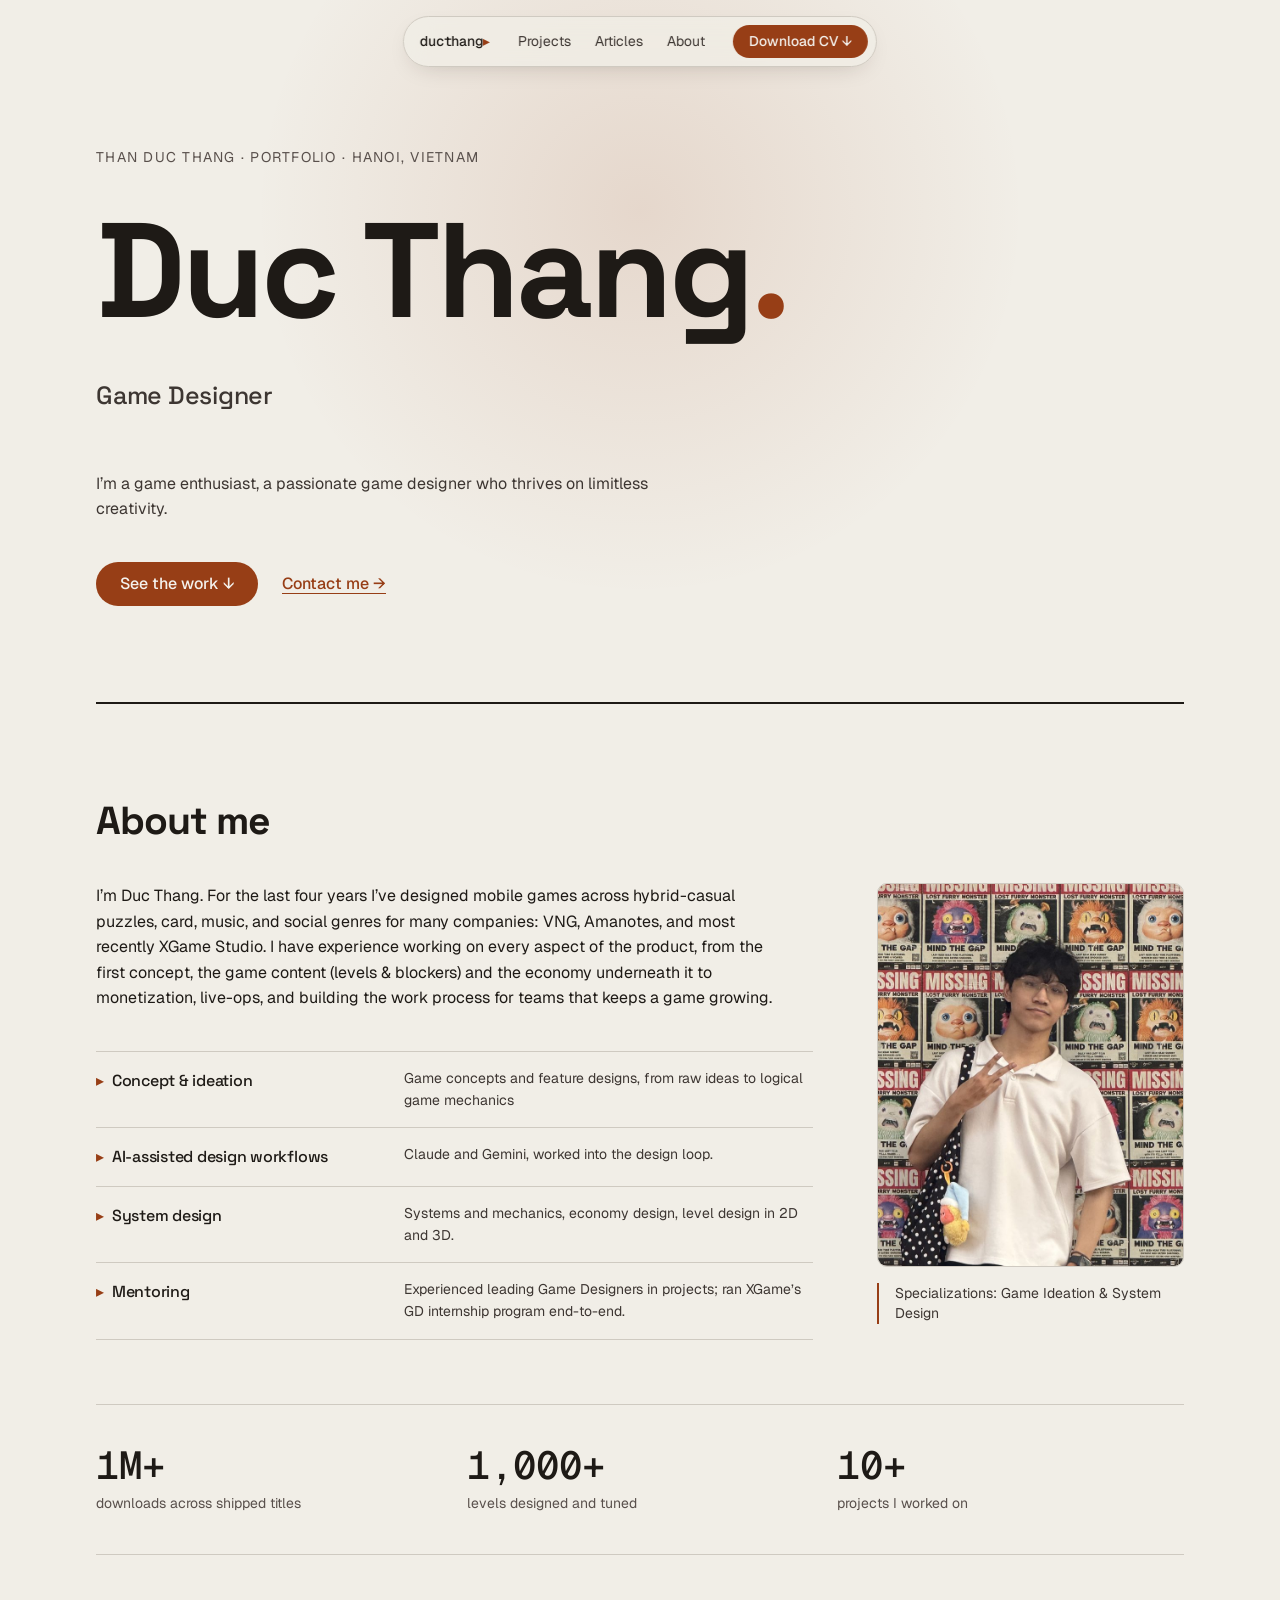
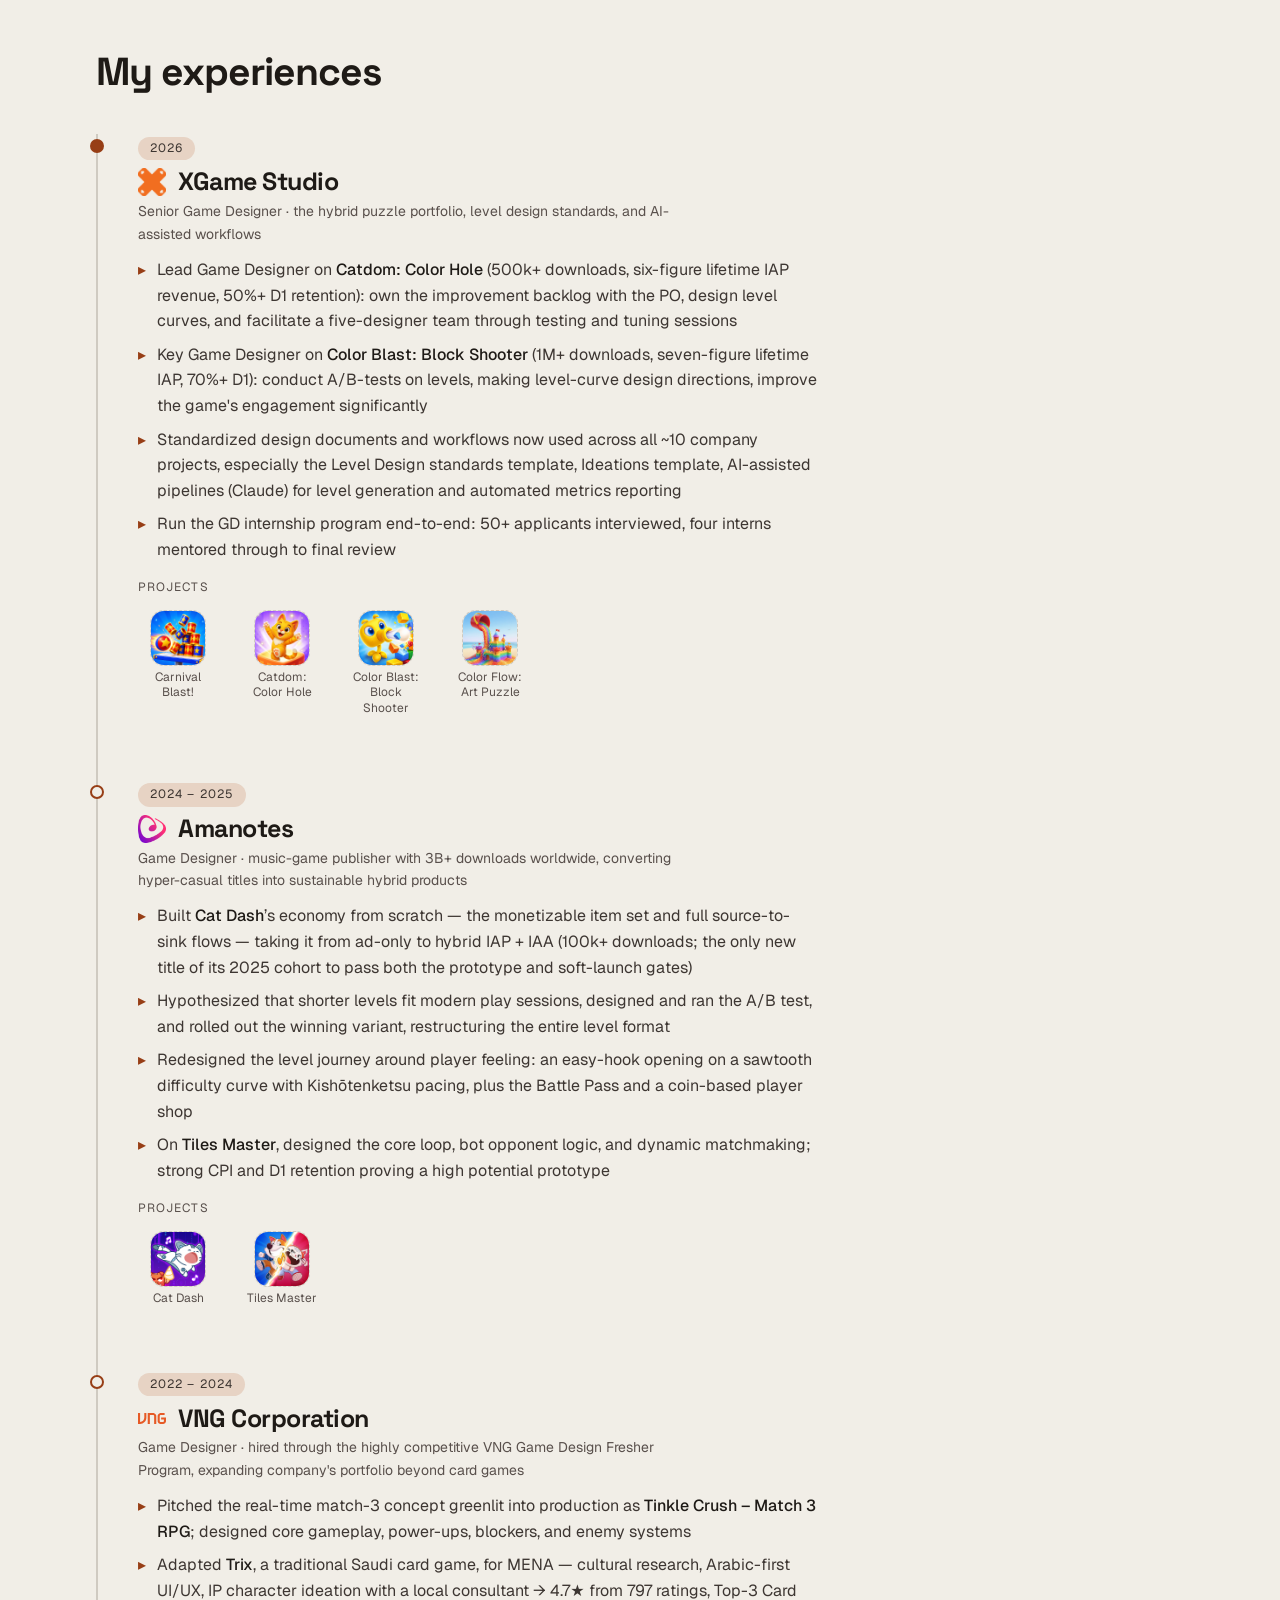
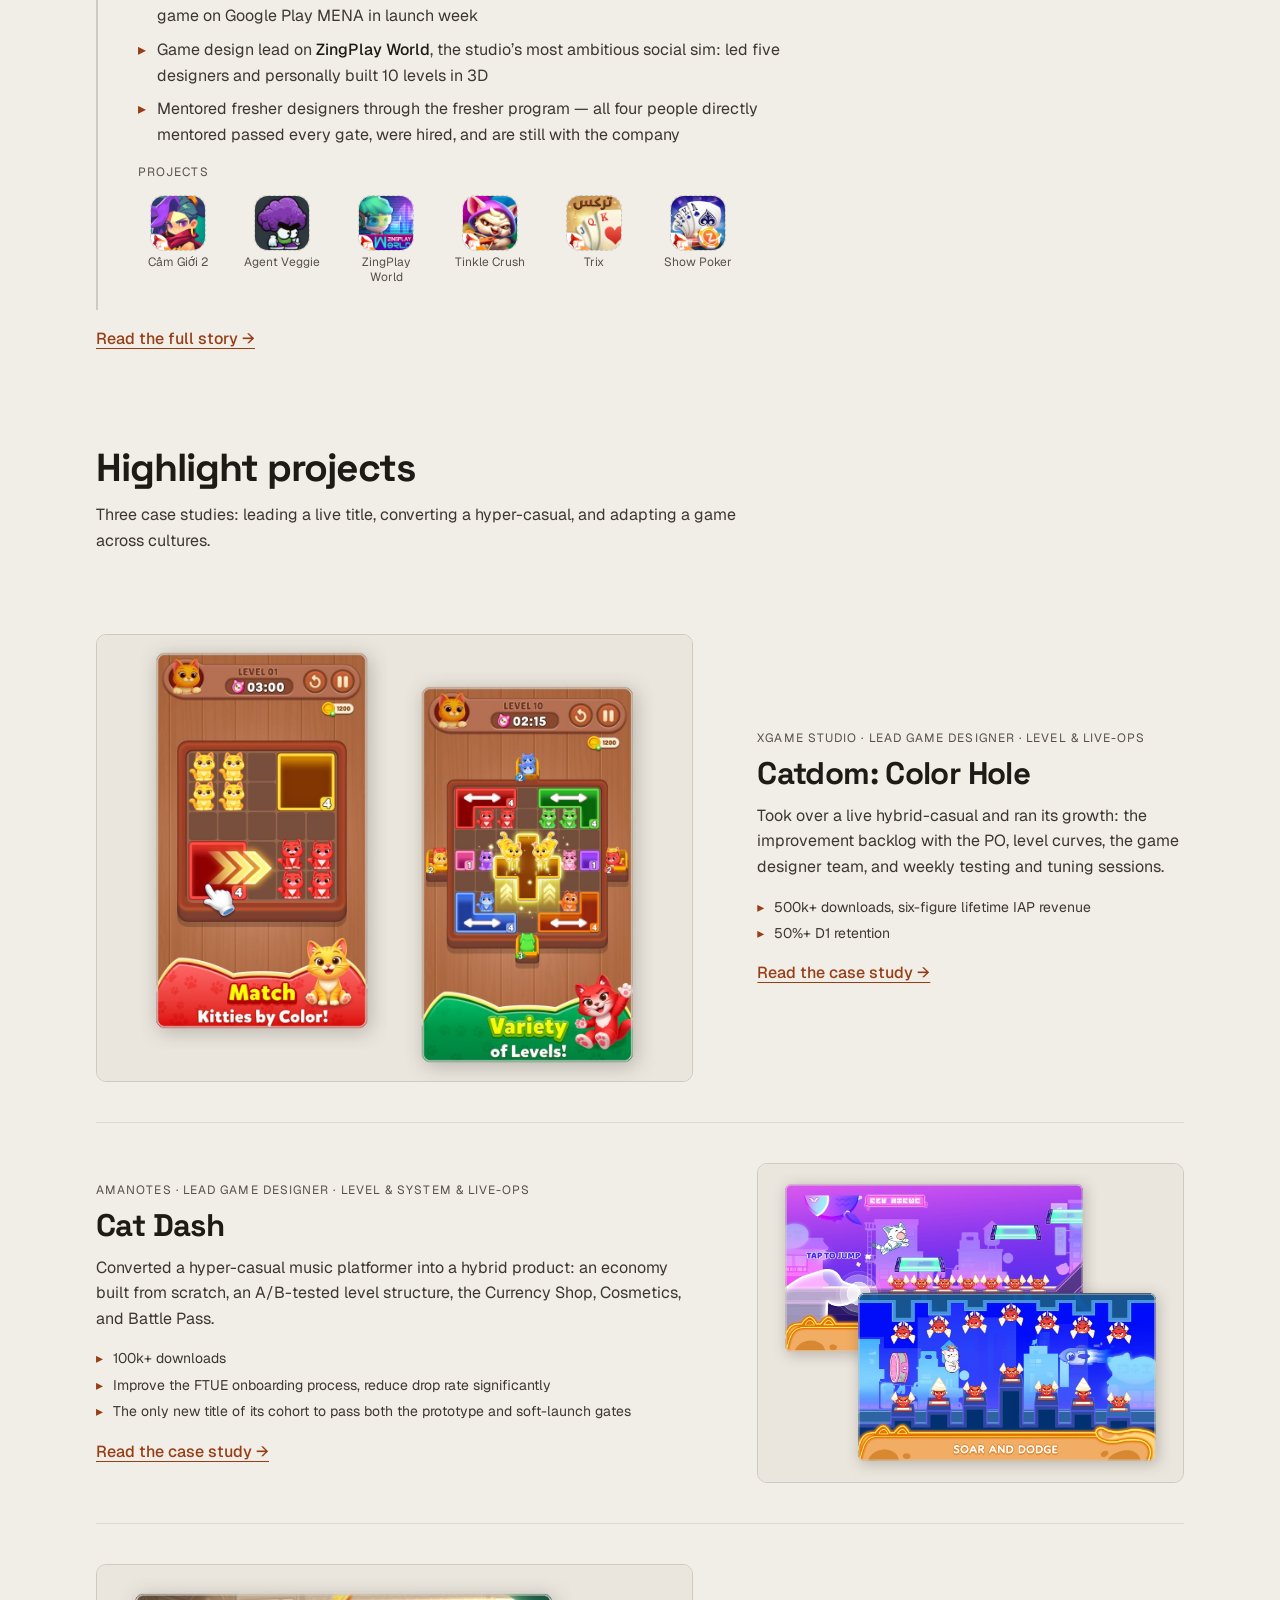
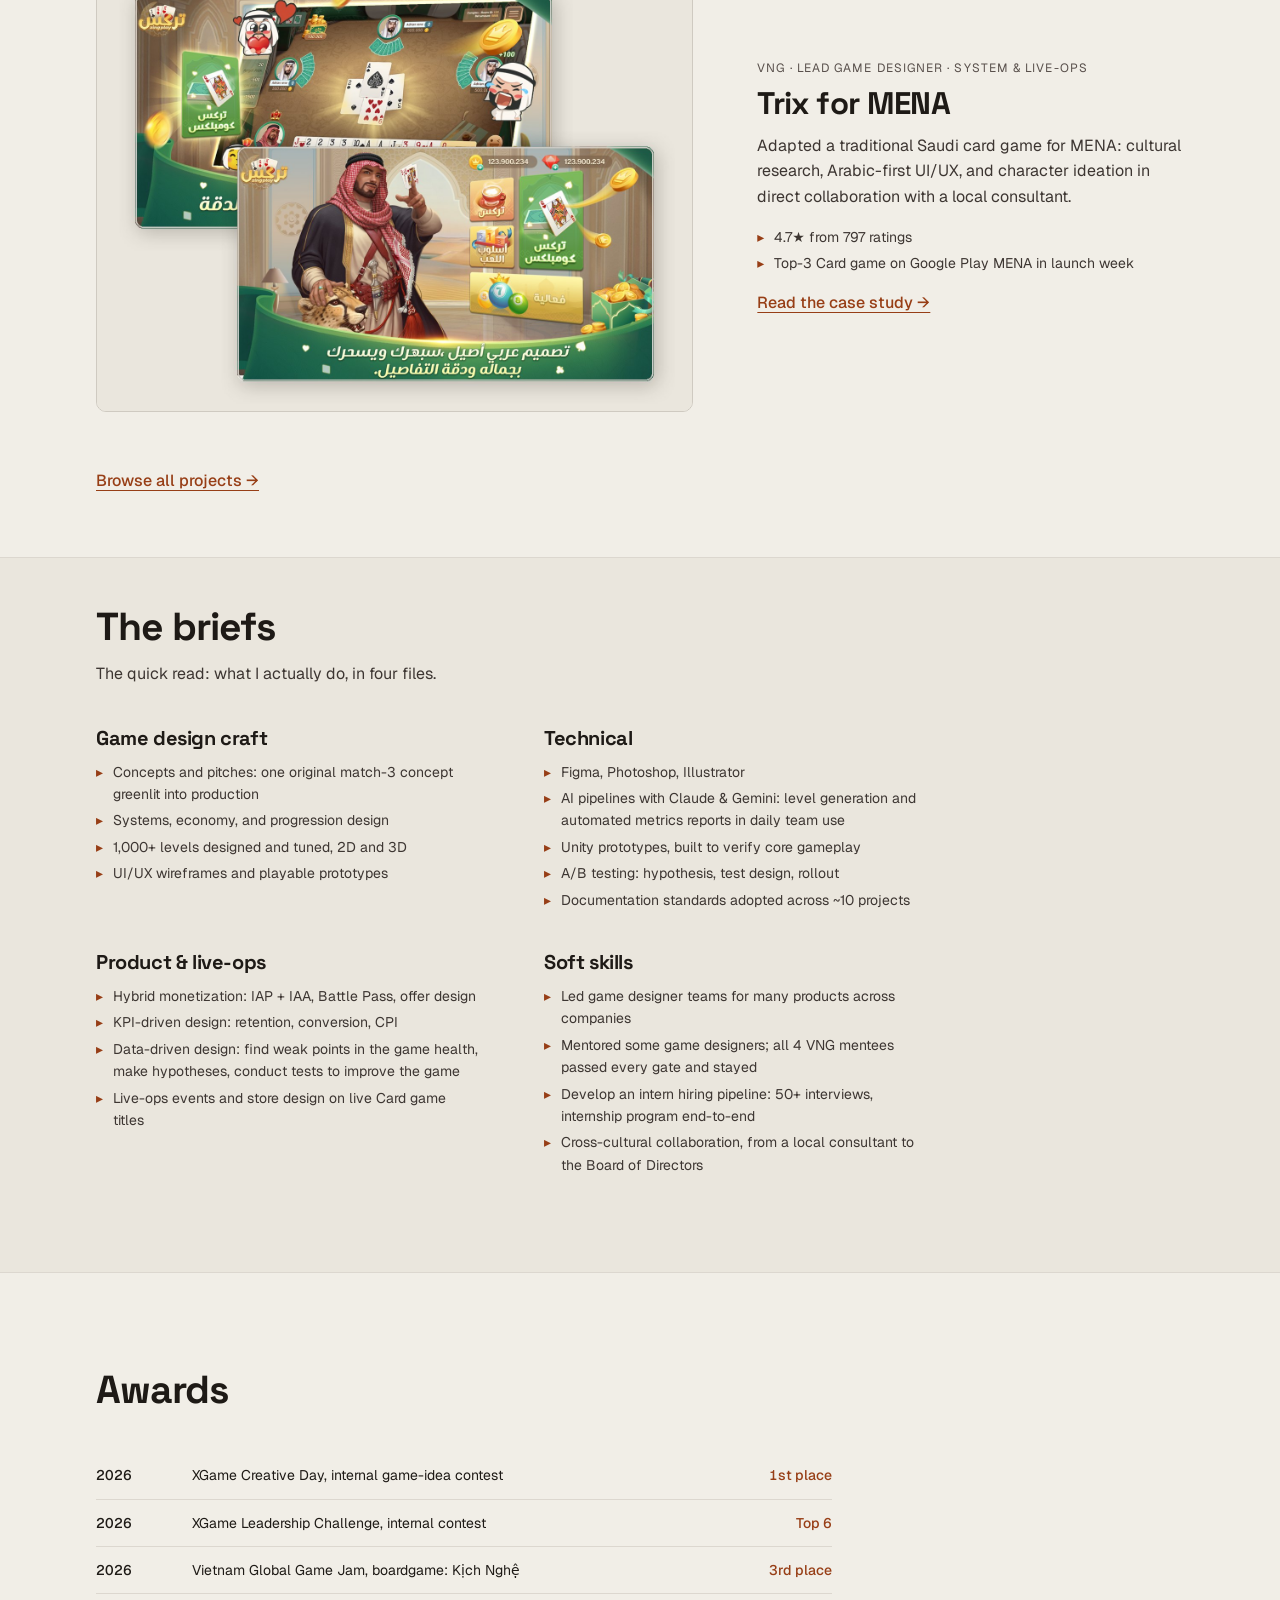
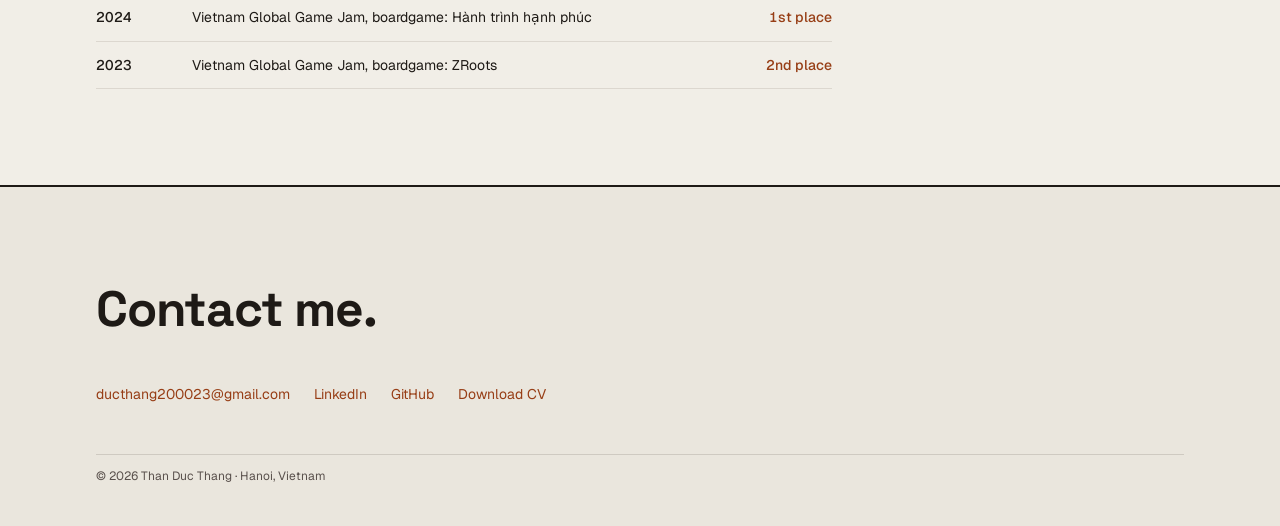
==== index.html @ 294bd65b "Publish portfolio site Co-Authored-By: Claude Opus 4.8 <noreply@anthropic.com>" ====
<!doctype html>
<html lang="en">

<head>
  <meta charset="utf-8">
  <meta name="viewport" content="width=device-width, initial-scale=1, viewport-fit=cover">
  <title>Than Duc Thang · Game Designer</title>
  <meta name="description"
    content="Than Duc Thang is a Senior Game Designer in Hanoi. Four years across hybrid-casual, card, music, and social games; shipped titles with 1M+ combined downloads.">
  <link rel="icon"
    href="data:image/svg+xml,%3Csvg xmlns='http://www.w3.org/2000/svg' viewBox='0 0 100 100'%3E%3Cpolygon points='25,15 85,50 25,85' fill='%23a04a28'/%3E%3C/svg%3E">
  <link rel="preconnect" href="https://fonts.googleapis.com">
  <link rel="preconnect" href="https://fonts.gstatic.com" crossorigin>
  <link
    href="https://fonts.googleapis.com/css2?family=Space+Grotesk:wght@500;700&family=Geist:wght@400;500&family=Geist+Mono:wght@400;500&display=swap"
    rel="stylesheet">
  <link rel="stylesheet" href="css/site.css">
</head>

<body>
  <a class="skip-link" href="#main">Skip to content</a>

  <nav class="nav-pill" aria-label="Primary">
    <a class="wordmark" href="index.html">ducthang<span class="tick">▸</span></a>
    <ul class="nav-pill__links">
      <li><a href="projects.html">Projects</a></li>
      <li><a href="articles.html">Articles</a></li>
      <li><a href="about.html">About</a></li>
    </ul>
    <button class="nav-toggle" type="button" aria-expanded="false" aria-controls="nav-sheet">Menu</button>
    <a class="nav-cta" aria-label="Download CV (PDF)" href="assets/Than-Duc-Thang-CV.pdf"
      download="Than Duc Thang - CV.pdf"><span class="nav-cta__long">Download CV</span><span
        class="nav-cta__short">CV</span> ↓</a>
  </nav>
  <div class="nav-sheet" id="nav-sheet">
    <ul>
      <li><a href="projects.html">Projects</a></li>
      <li><a href="articles.html">Articles</a></li>
      <li><a href="about.html">About</a></li>
    </ul>
  </div>

  <main id="main">
    <header class="hero">
      <div class="hero__spotlight" aria-hidden="true"></div>
      <div class="wrap hero__inner">
        <p class="hero__meta reveal" style="--i: 0">Than Duc Thang · Portfolio · Hanoi, Vietnam</p>
        <h1 class="hero__display reveal" style="--i: 1">Duc Thang<span class="accent-word">.</span></h1>
        <p class="hero__role reveal" style="--i: 2">Game Designer</p>
        <p class="hero__lede reveal" style="--i: 3">I’m a game enthusiast, a passionate game designer who thrives on
          limitless creativity.</p>
        <div class="hero__ctas reveal" style="--i: 4">
          <a class="btn-fill" href="#work">See the work ↓</a>
          <a class="link" style="margin-block-start: 0;" href="mailto:ducthang200023@gmail.com">Contact me →</a>
        </div>
      </div>
    </header>

    <div class="wrap">
      <hr class="rule-thick">
    </div>

    <section class="wrap about" aria-labelledby="about-title">
      <header class="head-hang">
        <h2 id="about-title">About me</h2>
      </header>

      <div class="about__grid">
        <div class="about__body">
          <p class="about__lede">I’m Duc Thang. For the last four years I’ve designed mobile games across hybrid-casual
            puzzles, card, music, and social genres for many companies: VNG, Amanotes, and most recently XGame Studio. I
            have experience working on every aspect of the product, from the first concept, the game content (levels
            &amp;
            blockers) and the economy underneath it to monetization, live-ops, and building the work process for teams
            that keeps a game growing.</p>

          <ul class="about__skills">
            <li>
              <b>Concept &amp; ideation</b>
              <span>Game concepts and feature designs, from raw ideas to logical game mechanics</span>
            </li>
            <li>
              <b>AI-assisted design workflows</b>
              <span>Claude and Gemini, worked into the design loop.</span>
            </li>
            <li>
              <b>System design</b>
              <span>Systems and mechanics, economy design, level design in 2D and 3D.</span>
            </li>
            <li>
              <b>Mentoring</b>
              <span>Experienced leading Game Designers in projects; ran XGame’s GD internship program end-to-end.</span>
            </li>
          </ul>
        </div>

        <figure class="about__portrait">
          <img src="assets/profile-crop.jpg" alt="Than Duc Thang" width="720" height="900" loading="lazy"
            decoding="async">
          <figcaption>Specializations: Game Ideation &amp; System Design</figcaption>
        </figure>
      </div>
    </section>

    <section class="wrap" aria-label="Numbers">
      <div class="stat-strip">
        <div><b data-count="1000000" data-format="compact" data-suffix="+">1M+</b><span>downloads across shipped
            titles</span></div>
        <div><b data-count="1000" data-suffix="+">1,000+</b><span>levels designed and tuned</span></div>
        <div><b data-count="10" data-suffix="+">10+</b><span>projects I worked on</span></div>
      </div>
    </section>

    <section class="wrap" aria-labelledby="path-title">
      <header class="head-hang">
        <h2 id="path-title">My experiences</h2>
      </header>
      <ol class="xp-tree">
        <li class="is-now">
          <p class="when">2026</p>
          <div class="xp-tree__head">
            <img class="xp-tree__logo" src="assets/logos/xgame.png" alt="" width="28" height="28" loading="lazy">
            <h3>XGame Studio</h3>
          </div>
          <p class="xp-tree__role">Senior Game Designer · the hybrid puzzle portfolio, level design standards, and
            AI-assisted workflows</p>
          <ul>
            <li>Lead Game Designer on <b>Catdom: Color Hole</b> (500k+ downloads, six-figure lifetime IAP revenue, 50%+
              D1 retention): own the improvement backlog with the PO, design level curves, and facilitate a
              five-designer team through testing and tuning sessions</li>
            <li>Key Game Designer on <b>Color Blast: Block Shooter</b> (1M+ downloads, seven-figure lifetime IAP, 70%+
              D1):
              conduct A/B-tests on levels, making level-curve design directions, improve the game's engagement
              significantly</li>
            <li>Standardized design documents and workflows now used across all ~10 company projects, especially the
              Level Design standards template, Ideations template,
              AI-assisted pipelines (Claude) for level generation and automated metrics reporting</li>
            <li>Run the GD internship program end-to-end: 50+ applicants interviewed, four interns mentored through to
              final review</li>
          </ul>
          <div class="xp-projects">
            <p class="xp-projects__label">Projects</p>
            <ul class="app-row">
              <li class="app-chip"><a class="app-chip__link" href="projects.html#carnival-blast"><span
                    class="app-chip__tile"><img src="assets/icons/carnival-blast.png" alt="" width="56" height="56"
                      loading="lazy"></span><span class="app-chip__name">Carnival Blast!</span></a></li>
              <li class="app-chip"><a class="app-chip__link" href="work/catdom.html"><span class="app-chip__tile"><img
                      src="assets/icons/catdom.png" alt="" width="56" height="56" loading="lazy"></span><span
                    class="app-chip__name">Catdom: Color Hole</span></a></li>
              <li class="app-chip"><a class="app-chip__link" href="projects.html#color-blast"><span
                    class="app-chip__tile"><img src="assets/icons/color-blast.png" alt="" width="56" height="56"
                      loading="lazy"></span><span class="app-chip__name">Color Blast: Block Shooter</span></a></li>
              <li class="app-chip"><a class="app-chip__link" href="projects.html#color-flow"><span
                    class="app-chip__tile"><img src="assets/icons/color-flow.png" alt="" width="56" height="56"
                      loading="lazy"></span><span class="app-chip__name">Color Flow: Art Puzzle</span></a></li>
            </ul>
          </div>
        </li>
        <li>
          <p class="when">2024 – 2025</p>
          <div class="xp-tree__head">
            <img class="xp-tree__logo" src="assets/logos/amanotes.png" alt="" width="28" height="28" loading="lazy">
            <h3>Amanotes</h3>
          </div>
          <p class="xp-tree__role">Game Designer · music-game publisher with 3B+ downloads worldwide, converting
            hyper-casual titles into sustainable hybrid products</p>
          <ul>
            <li>Built <b>Cat Dash</b>’s economy from scratch — the monetizable item set and full source-to-sink flows
              — taking it from ad-only to hybrid IAP + IAA (100k+ downloads; the only new title of its 2025 cohort to
              pass
              both the prototype and soft-launch gates)</li>
            <li>Hypothesized that shorter levels fit modern play sessions, designed and ran the A/B test, and rolled out
              the winning variant, restructuring the entire level format</li>
            <li>Redesigned the level journey around player feeling: an easy-hook opening on a sawtooth difficulty curve
              with Kishōtenketsu pacing, plus the Battle Pass and a coin-based player shop</li>
            <li>On <b>Tiles Master</b>, designed the core loop, bot opponent logic, and dynamic matchmaking; strong CPI
              and D1 retention
              proving a high potential prototype</li>
          </ul>
          <div class="xp-projects">
            <p class="xp-projects__label">Projects</p>
            <ul class="app-row">
              <li class="app-chip"><a class="app-chip__link" href="work/cat-dash.html"><span class="app-chip__tile"><img
                      src="assets/icons/cat-dash.png" alt="" width="56" height="56" loading="lazy"></span><span
                    class="app-chip__name">Cat Dash</span></a></li>
              <li class="app-chip"><a class="app-chip__link" href="projects.html#tiles-master"><span
                    class="app-chip__tile"><img src="assets/icons/tiles-master.png" alt="" width="56" height="56"
                      loading="lazy"></span><span class="app-chip__name">Tiles Master</span></a></li>
            </ul>
          </div>
        </li>
        <li>
          <p class="when">2022 – 2024</p>
          <div class="xp-tree__head">
            <img class="xp-tree__logo" src="assets/logos/vng.svg" alt="" width="28" height="28" loading="lazy">
            <h3>VNG Corporation</h3>
          </div>
          <p class="xp-tree__role">Game Designer · hired through the highly competitive VNG Game Design Fresher Program,
            expanding company's portfolio beyond card games</p>
          <ul>
            <li>Pitched the real-time match-3 concept greenlit into production as <b>Tinkle Crush – Match 3 RPG</b>;
              designed core gameplay, power-ups, blockers, and enemy systems</li>
            <li>Adapted <b>Trix</b>, a traditional Saudi card game, for MENA — cultural research, Arabic-first UI/UX, IP
              character ideation with a local consultant → 4.7★ from 797 ratings, Top-3 Card game on Google Play MENA in
              launch week</li>
            <li>Game design lead on <b>ZingPlay World</b>, the studio’s most ambitious social sim: led five designers
              and personally built 10 levels in 3D</li>
            <li>Mentored fresher designers through the fresher program — all four people directly mentored passed every
              gate, were hired, and are
              still with the company</li>
          </ul>
          <div class="xp-projects">
            <p class="xp-projects__label">Projects</p>
            <ul class="app-row">
              <li class="app-chip"><a class="app-chip__link" href="projects.html#cam-gioi-2"><span
                    class="app-chip__tile"><img src="assets/icons/cam-gioi-2.png" alt="" width="56" height="56"
                      loading="lazy"></span><span class="app-chip__name">Cấm Giới 2</span></a></li>
              <li class="app-chip"><a class="app-chip__link" href="projects.html#agent-veggie"><span
                    class="app-chip__tile"><img src="assets/icons/agent-veggie.png" alt="" width="56" height="56"
                      loading="lazy"></span><span class="app-chip__name">Agent Veggie</span></a></li>
              <li class="app-chip"><a class="app-chip__link" href="projects.html#zingplay-world"><span
                    class="app-chip__tile"><img src="assets/icons/zingplay-world.png" alt="" width="56" height="56"
                      loading="lazy"></span><span class="app-chip__name">ZingPlay World</span></a></li>
              <li class="app-chip"><a class="app-chip__link" href="projects.html#tinkle-crush"><span
                    class="app-chip__tile"><img src="assets/icons/tinkle-crush.png" alt="" width="56" height="56"
                      loading="lazy"></span><span class="app-chip__name">Tinkle Crush</span></a></li>
              <li class="app-chip"><a class="app-chip__link" href="work/trix.html"><span class="app-chip__tile"><img
                      src="assets/icons/trix.png" alt="" width="56" height="56" loading="lazy"></span><span
                    class="app-chip__name">Trix</span></a></li>
              <li class="app-chip"><a class="app-chip__link" href="projects.html#show-poker"><span
                    class="app-chip__tile"><img src="assets/icons/show-poker.png" alt="" width="56" height="56"
                      loading="lazy"></span><span class="app-chip__name">Show Poker</span></a></li>
            </ul>
          </div>
        </li>
      </ol>
      <a class="link" href="about.html">Read the full story →</a>
    </section>

    <section class="wrap" id="work" aria-labelledby="work-title">
      <header class="head-hang">
        <h2 id="work-title">Highlight projects</h2>
        <p>Three case studies: leading a live title, converting a hyper-casual, and adapting a game across cultures.</p>
      </header>

      <article class="case-row">
        <figure class="case-row__media">
          <img src="assets/work/catdom-shots.jpg" alt="Catdom: Color Hole — level 1 and level 10 gameplay" width="1400"
            height="1050" loading="lazy" decoding="async">
        </figure>
        <div>
          <p class="case-row__kicker">XGame Studio · Lead Game Designer · Level & Live-ops</p>
          <h3>Catdom: Color Hole</h3>
          <p class="case-row__hook">Took over a live hybrid-casual and ran its growth: the improvement backlog with the
            PO, level curves, the game designer team, and weekly testing and tuning sessions.</p>
          <ul class="fact-list">
            <li>500k+ downloads, six-figure lifetime IAP revenue</li>
            <li>50%+ D1 retention</li>
          </ul>
          <a class="link" href="work/catdom.html">Read the case study →</a>
        </div>
      </article>

      <article class="case-row case-row--flip">
        <figure class="case-row__media">
          <img src="assets/work/cat-dash-shots.jpg" alt="Cat Dash — rhythm-platformer gameplay" width="1400"
            height="1050" loading="lazy" decoding="async">
        </figure>
        <div>
          <p class="case-row__kicker">Amanotes · Lead Game Designer · Level & System & Live-ops </p>
          <h3>Cat Dash</h3>
          <p class="case-row__hook">Converted a hyper-casual music platformer into a hybrid product: an economy built
            from scratch, an A/B-tested level structure, the Currency Shop, Cosmetics, and Battle Pass.</p>
          <ul class="fact-list">
            <li>100k+ downloads</li>
            <li>Improve the FTUE onboarding process, reduce drop rate significantly</li>
            <li>The only new title of its cohort to pass both the prototype and soft-launch gates</li>
          </ul>
          <a class="link" href="work/cat-dash.html">Read the case study →</a>
        </div>
      </article>

      <article class="case-row">
        <figure class="case-row__media">
          <img src="assets/work/trix-shots.jpg" alt="Trix ZingPlay — Arabic-first card game for MENA" width="1400"
            height="1050" loading="lazy" decoding="async">
        </figure>
        <div>
          <p class="case-row__kicker">VNG · Lead Game Designer · System & Live-ops</p>
          <h3>Trix for MENA</h3>
          <p class="case-row__hook">Adapted a traditional Saudi card game for MENA: cultural research, Arabic-first
            UI/UX, and character ideation in direct collaboration with a local consultant.</p>
          <ul class="fact-list">
            <li>4.7★ from 797 ratings</li>
            <li>Top-3 Card game on Google Play MENA in launch week</li>
          </ul>
          <a class="link" href="work/trix.html">Read the case study →</a>
        </div>
      </article>

      <a class="link" href="projects.html">Browse all projects →</a>
    </section>

    <section class="band" aria-labelledby="briefs-title">
      <div class="wrap">
        <header class="head-hang">
          <h2 id="briefs-title">The briefs</h2>
          <p>The quick read: what I actually do, in four files.</p>
        </header>
        <div class="skills">
          <div>
            <h3>Game design craft</h3>
            <ul>
              <li>Concepts and pitches: one original match-3 concept greenlit into production</li>
              <li>Systems, economy, and progression design</li>
              <li>1,000+ levels designed and tuned, 2D and 3D</li>
              <li>UI/UX wireframes and playable prototypes</li>
            </ul>
          </div>
          <div>
            <h3>Technical</h3>
            <ul>
              <li>Figma, Photoshop, Illustrator</li>
              <li>AI pipelines with Claude &amp; Gemini: level generation and automated metrics reports in daily team
                use</li>
              <li>Unity prototypes, built to verify core gameplay</li>
              <li>A/B testing: hypothesis, test design, rollout</li>
              <li>Documentation standards adopted across ~10 projects</li>
            </ul>
          </div>
          <div>
            <h3>Product &amp; live-ops</h3>
            <ul>
              <li>Hybrid monetization: IAP + IAA, Battle Pass, offer design</li>

              <li>KPI-driven design: retention, conversion, CPI</li>
              <li>Data-driven design: find weak points in the game health, make hypotheses, conduct tests to improve
                the game</li>
              <li>Live-ops events and store design on live Card game titles</li>
            </ul>
          </div>
          <div>
            <h3>Soft skills</h3>
            <ul>
              <li>Led game designer teams for many products across companies</li>
              <li>Mentored some game designers; all 4 VNG mentees passed every gate and stayed</li>
              <li>Develop an intern hiring pipeline: 50+ interviews, internship program end-to-end</li>
              <li>Cross-cultural collaboration, from a local consultant to the Board of Directors</li>
            </ul>
          </div>
        </div>
      </div>
    </section>

    <section class="wrap" aria-labelledby="awards-title">
      <header class="head-hang">
        <h2 id="awards-title">Awards</h2>
      </header>
      <div class="award-rows">
        <div class="row"><b>2026</b><span>XGame Creative Day, internal game-idea contest</span><span class="place">1st
            place</span></div>
        <div class="row"><b>2026</b><span>XGame Leadership Challenge, internal contest</span><span class="place">Top
            6</span></div>
        <div class="row"><b>2026</b><span>Vietnam Global Game Jam, boardgame: Kịch Nghệ</span><span class="place">3rd
            place</span></div>
        <div class="row"><b>2024</b><span>Vietnam Global Game Jam, boardgame: Hành trình hạnh phúc</span><span
            class="place">1st place</span></div>
        <div class="row"><b>2023</b><span>Vietnam Global Game Jam, boardgame: ZRoots</span><span class="place">2nd
            place</span></div>
      </div>
    </section>

  </main>

  <footer class="foot-stmt">
    <div class="wrap foot-stmt__inner">
      <p class="foot-stmt__line">Contact me.</p>
      <ul class="foot-stmt__contacts">
        <li><a href="mailto:ducthang200023@gmail.com">ducthang200023@gmail.com</a></li>
        <li><a href="https://www.linkedin.com/in/ducthang23/">LinkedIn</a></li>
        <li><a href="https://github.com/Kuro2000">GitHub</a></li>
        <li><a href="assets/Than-Duc-Thang-CV.pdf" download="Than Duc Thang - CV.pdf">Download CV</a></li>
      </ul>
      <div class="foot-stmt__meta">
        <span>© 2026 Than Duc Thang · Hanoi, Vietnam</span>
      </div>
    </div>
  </footer>

  <script src="js/site.js"></script>
</body>

</html>
---- css/site.css ----
/* Hallmark · see tokens.css for the full stamp. Page CSS references tokens only. */
@import url("tokens.css");

/* ---------- base ---------- */
*, *::before, *::after { box-sizing: border-box; }

/* clip on body only: a root-level overflow-x clip breaks scroll compositing
   in some Chromium builds (content paints blank after scroll) */
body { overflow-x: clip; }

html { scroll-behavior: smooth; }

body {
  margin: 0;
  background: var(--color-paper);
  color: var(--color-ink);
  font-family: var(--font-body);
  font-size: var(--text-base);
  line-height: 1.6;
  -webkit-font-smoothing: antialiased;
  padding-inline: max(0px, env(safe-area-inset-left));
}

h1, h2, h3 {
  font-family: var(--font-display);
  font-style: normal;
  font-weight: 700;
  letter-spacing: -0.02em;
  line-height: 1.1;
  margin: 0;
  overflow-wrap: anywhere;
  min-width: 0;
}

p { margin: 0; max-width: var(--measure); }
p + p { margin-block-start: var(--space-md); }

a {
  color: var(--color-accent);
  text-decoration: none;
  text-underline-offset: 0.2em;
  transition: color var(--dur-micro) var(--ease-out);
}
a:hover { text-decoration: underline; }

:focus-visible {
  outline: 2px solid var(--color-focus);
  outline-offset: 3px;
  border-radius: 2px;
}

::selection { background: var(--color-accent-tint); }

img, svg { max-width: 100%; height: auto; display: block; }

.skip-link {
  position: absolute;
  top: -100%;
  left: var(--space-md);
  background: var(--color-ink);
  color: var(--color-paper);
  padding: var(--space-xs) var(--space-md);
  border-radius: var(--radius-sm);
  z-index: var(--z-tooltip);
  white-space: nowrap;
}
.skip-link:focus-visible { top: var(--space-md); }

.wrap { padding-inline: var(--page-gutter); max-width: 76rem; margin-inline: auto; }

/* ---------- nav · N5 floating pill ---------- */
.nav-pill {
  position: fixed;
  top: var(--space-md);
  left: 50%;
  transform: translateX(-50%);
  display: inline-flex;
  align-items: center;
  gap: var(--space-lg);
  padding: var(--space-xs) var(--space-xs) var(--space-xs) var(--space-md);
  background: color-mix(in oklch, var(--color-paper) 80%, transparent);
  backdrop-filter: blur(14px) saturate(120%);
  -webkit-backdrop-filter: blur(14px) saturate(120%);
  border: var(--rule-hair) solid var(--color-rule);
  border-radius: var(--radius-pill);
  box-shadow: var(--shadow-pill);
  z-index: var(--z-sticky);
  white-space: nowrap;
}

.wordmark {
  font-family: var(--font-mono);
  font-size: var(--text-sm);
  font-weight: 500;
  color: var(--color-ink);
  letter-spacing: -0.01em;
}
.wordmark:hover { text-decoration: none; color: var(--color-accent); }
.wordmark .tick { color: var(--color-accent); }

.nav-pill__links {
  display: flex;
  align-items: center;
  gap: var(--space-md);
  list-style: none;
  margin: 0;
  padding: 0;
}
.nav-pill__links a {
  display: inline-block;
  color: var(--color-ink-2);
  font-size: var(--text-sm);
  line-height: 1.2;
  padding: var(--space-xs) var(--space-2xs);
  white-space: nowrap;
}
.nav-pill__links a:hover { color: var(--color-ink); text-decoration: none; }
.nav-pill__links a:active { color: var(--color-accent); }
.nav-pill__links a[aria-current="page"] {
  color: var(--color-accent);
  text-decoration: underline;
  text-decoration-thickness: 2px;
  text-underline-offset: 0.25em;
}

.nav-cta {
  display: inline-flex;
  align-items: center;
  gap: 0.4ch;
  background: var(--color-accent);
  color: var(--color-accent-ink);
  font-size: var(--text-sm);
  font-weight: 500;
  line-height: 1.2;
  padding: var(--space-xs) var(--space-md);
  border-radius: var(--radius-pill);
  white-space: nowrap;
  transition: background-color var(--dur-short) var(--ease-out),
              transform 100ms var(--ease-out);
}
.nav-cta:hover { background: var(--color-accent-deep); text-decoration: none; transform: translateY(-1px); }
.nav-cta:active { transform: translateY(1px); }
.nav-cta__long { display: inline; }
.nav-cta__short { display: none; }

.nav-toggle {
  display: none;
  appearance: none;
  background: none;
  border: 0;
  font: inherit;
  font-size: var(--text-sm);
  line-height: 1.2;
  color: var(--color-ink);
  padding: var(--space-xs);
  cursor: pointer;
  border-radius: var(--radius-pill);
  white-space: nowrap;
}
.nav-toggle:active { color: var(--color-accent); }

.nav-sheet {
  position: fixed;
  top: calc(var(--space-md) + 3.4rem);
  left: 50%;
  transform: translateX(-50%) translateY(-6px);
  min-width: 14rem;
  background: color-mix(in oklch, var(--color-paper) 92%, transparent);
  backdrop-filter: blur(14px) saturate(120%);
  -webkit-backdrop-filter: blur(14px) saturate(120%);
  border: var(--rule-hair) solid var(--color-rule);
  border-radius: var(--radius-md);
  box-shadow: var(--shadow-pill);
  padding: var(--space-xs);
  z-index: var(--z-dropdown);
  opacity: 0;
  visibility: hidden;
  transition: opacity var(--dur-short) var(--ease-out),
              transform var(--dur-short) var(--ease-out),
              visibility 0s linear var(--dur-short);
}
.nav-sheet.is-open {
  opacity: 1;
  visibility: visible;
  transform: translateX(-50%) translateY(0);
  transition: opacity var(--dur-short) var(--ease-out),
              transform var(--dur-short) var(--ease-out);
}
.nav-sheet ul { list-style: none; margin: 0; padding: 0; }
.nav-sheet a {
  display: block;
  padding: var(--space-sm) var(--space-md);
  min-height: 44px;
  color: var(--color-ink);
  border-radius: var(--radius-sm);
  white-space: nowrap;
}
.nav-sheet a:hover { background: var(--color-paper-2); text-decoration: none; }
.nav-sheet a[aria-current="page"] { color: var(--color-accent); font-weight: 500; }

/* ---------- hero · Marquee + HP3 spotlight ---------- */
.hero {
  position: relative;
  isolation: isolate;
  min-height: clamp(60vh, 78dvh, 88dvh);
  display: grid;
  align-content: end;
  /* full-bleed backdrop; .hero__inner carries the shared content column */
  padding-block: var(--space-2xl) var(--space-3xl);
  overflow: hidden;
}
.hero__inner {
  display: grid;
  gap: var(--space-xl);
  /* .wrap's auto margins suppress grid stretch, so the column would shrink-wrap
     to its content; width:100% makes it fill the track up to its max-width */
  width: 100%;
}
.hero__spotlight {
  position: absolute;
  inset: 0;
  z-index: -1;
  background: radial-gradient(
    620px circle at var(--mx, 50%) var(--my, 30%),
    color-mix(in oklch, var(--color-accent) 13%, transparent),
    transparent 62%
  );
  transition: background 200ms var(--ease-out);
}
.hero__meta {
  font-size: var(--text-sm);
  letter-spacing: 0.09em;
  text-transform: uppercase;
  color: var(--color-muted);
  max-width: none;
}
.hero__display {
  font-size: var(--text-marquee);
  font-weight: 700;
  letter-spacing: -0.03em;
  line-height: 0.94;
  max-width: 11ch;
}
.hero__display .accent-word { color: var(--color-accent); }

.hero__role {
  font-family: var(--font-display);
  font-size: clamp(1.1rem, 2.2vw, 1.5625rem);
  font-weight: 500;
  letter-spacing: -0.01em;
  color: var(--color-ink-2);
  margin: 0;
  max-width: none;
}
.hero__role .tick { color: var(--color-accent); padding-inline: 0.35ch; }

.hero__lede {
  color: var(--color-ink-2);
  max-width: 52ch;
}

.hero__ctas {
  display: flex;
  align-items: center;
  flex-wrap: wrap;
  gap: var(--space-md) var(--space-lg);
}

.btn-fill {
  display: inline-flex;
  align-items: center;
  gap: 0.5ch;
  background: var(--color-accent);
  color: var(--color-accent-ink);
  font-weight: 500;
  line-height: 1.2;
  padding: var(--space-sm) var(--space-lg);
  min-height: 44px;
  border-radius: var(--radius-pill);
  white-space: nowrap;
  transition: background-color var(--dur-short) var(--ease-out),
              transform 100ms var(--ease-out);
}
.btn-fill:hover { background: var(--color-accent-deep); text-decoration: none; transform: translateY(-1px); }
.btn-fill:active { transform: translateY(1px); }

.rule-thick {
  border: 0;
  border-top: var(--rule-thick) solid var(--color-ink);
  margin: 0;
}

/* ---------- entrance reveal (page-load only) ---------- */
.reveal {
  opacity: 0;
  transform: translateY(10px);
  animation: reveal var(--dur-long) var(--ease-out) forwards;
  animation-delay: calc(var(--i, 0) * 90ms);
}
@keyframes reveal { to { opacity: 1; transform: none; } }

/* ---------- about me · 7:3 prose + portrait ---------- */
.about { padding-block-end: var(--space-2xl); }
.about__grid {
  display: grid;
  grid-template-columns: minmax(0, 7fr) minmax(0, 3fr);
  gap: var(--space-2xl);
  align-items: start;
}
.about__lede { max-width: var(--measure); }

/* skill briefs · term + gloss, hairline-separated. no icons, no tiles */
.about__skills {
  list-style: none;
  margin: var(--space-xl) 0 0;
  padding: 0;
  border-block-start: var(--rule-hair) solid var(--color-rule);
}
.about__skills li {
  display: grid;
  grid-template-columns: minmax(0, 5fr) minmax(0, 7fr);
  gap: var(--space-md);
  padding-block: var(--space-md);
  border-block-end: var(--rule-hair) solid var(--color-rule);
}
.about__skills b {
  font-family: var(--font-display);
  font-size: var(--text-base);
  font-weight: 500;
  letter-spacing: -0.015em;
  color: var(--color-ink);
}
/* accent tick sits in the term's own column — reads as a marker, not a stripe */
.about__skills b::before {
  content: "▸";
  margin-inline-end: var(--space-xs);
  color: var(--color-accent);
}
.about__skills span {
  font-size: var(--text-sm);
  line-height: 1.55;
  color: var(--color-ink-2);
}

.about__portrait { margin: 0; }
.about__portrait img {
  display: block;
  width: 100%;
  height: auto;
  aspect-ratio: 4 / 5;
  object-fit: cover;
  background: var(--color-paper-2);
  border: var(--rule-hair) solid var(--color-rule);
  border-radius: var(--radius-md);
}
.about__portrait figcaption {
  margin-block-start: var(--space-md);
  padding-inline-start: var(--space-md);
  border-inline-start: var(--rule-thick) solid var(--color-accent);
  font-size: var(--text-sm);
  line-height: 1.45;
  color: var(--color-ink-2);
}

/* ---------- stat strip · T4 ---------- */
.stat-strip {
  display: grid;
  grid-template-columns: repeat(3, minmax(0, 1fr));
  gap: var(--space-lg);
  padding-block: var(--space-xl);
  border-block: var(--rule-hair) solid var(--color-rule);
}
.stat-strip b {
  display: block;
  font-family: var(--font-mono);
  font-variant-numeric: tabular-nums;
  font-size: var(--text-2xl);
  font-weight: 500;
  line-height: 1.1;
  color: var(--color-ink);
}
.stat-strip span {
  display: block;
  margin-block-start: var(--space-2xs);
  font-size: var(--text-sm);
  color: var(--color-muted);
}

/* ---------- section heads · S2 hanging ---------- */
.head-hang { padding-block: var(--space-3xl) var(--space-xl); }
/* first head under a page-head doesn't need the full leading gap */
.head-hang--flush { padding-block-start: var(--space-md); }
.head-hang h2 { font-size: var(--text-2xl); letter-spacing: -0.025em; }
.head-hang p { margin-block-start: var(--space-sm); color: var(--color-ink-2); }

/* ---------- experience tree (landing) ---------- */
.xp-tree {
  list-style: none;
  margin: 0;
  padding: 0;
  max-width: 48rem;
}
.xp-tree > li {
  position: relative;
  padding: 0 0 var(--space-2xl) var(--space-xl);
  border-inline-start: var(--rule-thick) solid var(--color-rule);
}
.xp-tree > li:last-child { padding-block-end: var(--space-lg); }
.xp-tree > li::before {
  content: "";
  position: absolute;
  left: -8px;
  top: 0.3em;
  width: 14px;
  height: 14px;
  border-radius: 50%;
  background: var(--color-paper);
  border: var(--rule-thick) solid var(--color-accent);
}
.xp-tree > li.is-now::before { background: var(--color-accent); }
.xp-tree .when {
  display: inline-block;
  font-size: var(--text-xs);
  letter-spacing: 0.09em;
  text-transform: uppercase;
  color: var(--color-ink-2);
  background: var(--color-accent-tint);
  border-radius: var(--radius-pill);
  padding: var(--space-3xs) var(--space-sm);
  margin-block-end: var(--space-xs);
  max-width: none;
}
.xp-tree__head {
  display: flex;
  align-items: center;
  gap: var(--space-sm);
}
.xp-tree__logo {
  width: 28px;
  height: 28px;
  object-fit: contain;
  flex: none;
}
.xp-tree h3 { font-size: var(--text-lg); }
.xp-tree__role {
  color: var(--color-muted);
  font-size: var(--text-sm);
  margin-block: var(--space-2xs) 0;
}
.xp-tree ul {
  list-style: none;
  margin: var(--space-sm) 0 0;
  padding: 0;
  color: var(--color-ink-2);
  max-width: var(--measure);
}
.xp-tree ul li { padding-inline-start: 1.2em; position: relative; }
.xp-tree ul li + li { margin-block-start: var(--space-xs); }
.xp-tree ul li::before { content: "▸"; position: absolute; left: 0; color: var(--color-accent); }
.xp-tree ul b { font-weight: 500; color: var(--color-ink); }

/* ---------- briefs band ---------- */
.band {
  background: var(--color-paper-2);
  border-block: var(--rule-hair) solid var(--color-rule-2);
  padding-block: var(--space-xs) var(--space-3xl);
  margin-block-start: var(--space-2xl);
}
.band .head-hang { padding-block-start: var(--space-xl); }
/* the band supplies the trailing space; .skills' own would double it */
.band .skills { padding-block-end: 0; }

/* ---------- app-icon rows (per experience entry) ---------- */
.xp-projects { margin-block-start: var(--space-md); }
.xp-projects__label {
  font-size: var(--text-xs);
  letter-spacing: 0.09em;
  text-transform: uppercase;
  color: var(--color-muted);
  max-width: none;
}
.app-row {
  display: flex;
  flex-wrap: wrap;
  align-items: flex-start;
  gap: var(--space-md) var(--space-lg);
  list-style: none;
  margin: var(--space-sm) 0 0;
  padding: 0;
}
/* the tree's bullet-list rules must not leak onto the app-icon row */
.xp-tree .app-row li,
.xp-tree .app-row li + li {
  padding-inline-start: 0;
  margin-block-start: 0;
}
.xp-tree .app-row li::before { content: none; }
.app-chip {
  width: 5rem;
  text-align: center;
}
.app-chip__link {
  display: flex;
  flex-direction: column;
  align-items: center;
  gap: var(--space-2xs);
  color: var(--color-muted);
  border-radius: var(--radius-sm);
}
.app-chip__link:hover { text-decoration: none; color: var(--color-accent); }
.app-chip__link:active { color: var(--color-accent-deep); }
.app-chip__tile {
  display: grid;
  place-content: center;
  width: 56px;
  height: 56px;
  background: var(--color-paper-2);
  border: var(--rule-hair) dashed var(--color-rule);
  border-radius: 14px;
  font-family: var(--font-display);
  font-weight: 700;
  font-size: var(--text-md);
  color: var(--color-muted);
  overflow: hidden;
  transition: border-color var(--dur-micro) var(--ease-out),
              color var(--dur-micro) var(--ease-out);
}
.app-chip__link:hover .app-chip__tile {
  border-color: var(--color-accent);
  color: var(--color-accent);
}
.app-chip__tile img { width: 56px; height: 56px; object-fit: cover; }
.app-chip__name {
  display: block;
  font-size: var(--text-xs);
  line-height: 1.3;
}

/* ---------- case rows (featured work) ---------- */
.case-row {
  display: grid;
  grid-template-columns: 7fr 5fr;
  gap: var(--space-2xl);
  align-items: center;
  padding-block: var(--space-xl);
}
.case-row + .case-row { border-top: var(--rule-hair) solid var(--color-rule-2); }
.case-row--flip .case-row__media { order: 2; }

.case-row__media {
  aspect-ratio: 4 / 3;
  background: var(--color-paper-2);
  border: var(--rule-hair) solid var(--color-rule);
  border-radius: var(--radius-md);
  overflow: hidden;
  margin: 0;
  transition: transform var(--dur-short) var(--ease-out);
}
.case-row__media svg { width: 100%; height: 100%; }
.case-row__media img { display: block; width: 100%; height: 100%; object-fit: cover; }
@media (hover: hover) and (pointer: fine) {
  .case-row:hover .case-row__media { transform: translateY(-3px); }
}

.case-row__kicker {
  font-size: var(--text-xs);
  letter-spacing: 0.09em;
  text-transform: uppercase;
  color: var(--color-muted);
  margin-block-end: var(--space-xs);
  max-width: none;
}
.case-row h3 { font-size: var(--text-xl); }
.case-row__hook { margin-block-start: var(--space-sm); color: var(--color-ink-2); }

.fact-list {
  list-style: none;
  margin: var(--space-md) 0 0;
  padding: 0;
  font-size: var(--text-sm);
  color: var(--color-ink-2);
}
.fact-list li { padding-inline-start: 1.2em; position: relative; }
.fact-list li + li { margin-block-start: var(--space-2xs); }
.fact-list li::before {
  content: "▸";
  position: absolute;
  left: 0;
  color: var(--color-accent);
}

/* ---------- typographic link · C3 ---------- */
.link {
  display: inline-block;
  margin-block-start: var(--space-md);
  font-weight: 500;
  text-decoration: underline;
  text-decoration-thickness: 1px;
  text-underline-offset: 0.25em;
  white-space: nowrap;
  transition: text-decoration-thickness var(--dur-micro) var(--ease-out);
}
.link:hover { text-decoration-thickness: 2px; }
.link:active { color: var(--color-accent-deep); }
a:active { color: var(--color-accent-deep); }

/* ---------- more-projects strip ---------- */
.more-strip {
  padding-block: var(--space-2xl) var(--space-3xl);
  border-top: var(--rule-hair) solid var(--color-rule-2);
}
.more-strip__names {
  font-family: var(--font-display);
  font-size: var(--text-lg);
  font-weight: 500;
  letter-spacing: -0.01em;
  color: var(--color-ink-2);
  line-height: 1.5;
  max-width: 44ch;
}
.more-strip__names .sep { color: var(--color-rule); }

/* ---------- footer · Ft5 statement ---------- */
.foot-stmt {
  /* full-bleed band; .foot-stmt__inner carries the shared content column */
  padding-block: var(--space-3xl) var(--space-xl);
  background: var(--color-paper-2);
  border-top: var(--rule-thick) solid var(--color-ink);
}
.foot-stmt__inner {
  display: grid;
  gap: var(--space-xl);
}
.foot-stmt__line {
  font-family: var(--font-display);
  font-size: clamp(1.75rem, 4.5vw, 3.1rem);
  font-weight: 700;
  line-height: 1.05;
  letter-spacing: -0.025em;
  max-width: 20ch;
  margin: 0;
  overflow-wrap: anywhere;
  min-width: 0;
}
.foot-stmt__contacts {
  display: flex;
  flex-wrap: wrap;
  gap: var(--space-xs) var(--space-lg);
  list-style: none;
  margin: 0;
  padding: 0;
  font-size: var(--text-sm);
}
.foot-stmt__contacts a { display: inline-block; padding-block: var(--space-xs); white-space: nowrap; }
.foot-stmt__meta {
  display: flex;
  justify-content: space-between;
  align-items: baseline;
  gap: var(--space-md);
  padding-block-start: var(--space-sm);
  border-top: var(--rule-hair) solid var(--color-rule);
  font-size: var(--text-xs);
  color: var(--color-muted);
  flex-wrap: wrap;
}

/* ---------- interior pages: shared header ---------- */
.page-head {
  padding: calc(var(--space-3xl) + 3rem) var(--page-gutter) var(--space-xl);
}
.page-head__kicker {
  font-size: var(--text-sm);
  letter-spacing: 0.09em;
  text-transform: uppercase;
  color: var(--color-muted);
  margin-block-end: var(--space-sm);
  max-width: none;
}
.page-head h1 { font-size: var(--text-display); letter-spacing: -0.03em; max-width: 16ch; }
.page-head__lede {
  margin-block-start: var(--space-lg);
  font-size: var(--text-md);
  color: var(--color-ink-2);
  max-width: 48ch;
}

/* ---------- case study article ---------- */
.case-facts {
  display: grid;
  grid-template-columns: repeat(4, minmax(0, 1fr));
  gap: var(--space-lg);
  margin: 0;
  padding-block: var(--space-lg);
  border-block: var(--rule-hair) solid var(--color-rule);
}
.case-facts div { margin: 0; }
.case-facts dt {
  font-size: var(--text-xs);
  letter-spacing: 0.08em;
  text-transform: uppercase;
  color: var(--color-muted);
}
.case-facts dd {
  margin: var(--space-2xs) 0 0;
  font-family: var(--font-mono);
  font-variant-numeric: tabular-nums;
  font-size: var(--text-md);
  font-weight: 500;
}

.article { padding-block: var(--space-xl) var(--space-3xl); }
.article section + section { margin-block-start: var(--space-2xl); }
.article h2 {
  font-size: var(--text-lg);
  letter-spacing: -0.015em;
  margin-block-end: var(--space-md);
  max-width: 30ch;
}
.article ul {
  list-style: none;
  margin: var(--space-md) 0 0;
  padding: 0;
  max-width: var(--measure);
}
.article ul li { padding-inline-start: 1.2em; position: relative; }
.article ul li + li { margin-block-start: var(--space-xs); }
.article ul li::before { content: "▸"; position: absolute; left: 0; color: var(--color-accent); }

.callout {
  margin-block: var(--space-lg);
  padding: var(--space-lg);
  background: var(--color-accent-tint);
  border-radius: var(--radius-md);
  max-width: 52ch;
}
.callout p { color: var(--color-ink); }

.media-slot {
  margin: var(--space-xl) 0 0;
  aspect-ratio: 16 / 9;
  max-width: 52rem;
  display: grid;
  place-content: center;
  gap: var(--space-2xs);
  text-align: center;
  background: var(--color-paper-2);
  border: var(--rule-hair) dashed var(--color-rule);
  border-radius: var(--radius-md);
  color: var(--color-muted);
  font-size: var(--text-sm);
}
.media-slot .tick { color: var(--color-accent); font-size: var(--text-md); }

.pager {
  display: flex;
  justify-content: space-between;
  gap: var(--space-md);
  padding-block: var(--space-xl) var(--space-2xl);
  border-top: var(--rule-hair) solid var(--color-rule);
  flex-wrap: wrap;
}

/* ---------- projects grid ---------- */
.project-grid {
  display: grid;
  grid-template-columns: repeat(3, minmax(0, 1fr));
  gap: var(--space-xl) var(--space-lg);
  padding-block-end: var(--space-2xl);
}
.project {
  position: relative;
  display: grid;
  grid-template-rows: auto 1fr;
  gap: var(--space-sm);
  border: var(--rule-hair) solid var(--color-rule);
  border-radius: var(--radius-md);
  overflow: hidden;
  scroll-margin-top: var(--space-3xl);
  transition: transform var(--dur-short) var(--ease-out),
              border-color var(--dur-long) var(--ease-out);
}
.project:target { border-color: var(--color-accent); }
@media (hover: hover) and (pointer: fine) {
  .project:hover { transform: translateY(-3px); }
}
.project__tile {
  position: relative;
  display: grid;
  place-content: center;
  aspect-ratio: 4 / 3;
  background: var(--color-paper-2);
  overflow: hidden;
}
.project__icon {
  width: 96px;
  height: 96px;
  border-radius: 22px;
  object-fit: cover;
  box-shadow: var(--shadow-pill);
}
.project__glyph {
  position: absolute;
  right: -0.06em;
  bottom: -0.22em;
  font-family: var(--font-display);
  font-weight: 700;
  font-size: 7.5rem;
  line-height: 1;
  color: color-mix(in oklch, var(--color-ink) 9%, transparent);
  pointer-events: none;
  user-select: none;
}
/* genre tag · the card breadcrumb (Puzzle / Card / RPG / …) */
.project__genre {
  position: absolute;
  top: var(--space-sm);
  left: var(--space-sm);
  font-size: var(--text-xs);
  letter-spacing: 0.07em;
  text-transform: uppercase;
  color: var(--color-accent);
  background: var(--color-accent-tint);
  border-radius: var(--radius-pill);
  padding: var(--space-3xs) var(--space-xs);
  white-space: nowrap;
}

/* ---------- boardgame cards · typographic tile (no icon art) ---------- */
.project__tile--board {
  align-content: center;
  gap: var(--space-sm);
}
.project__year {
  font-family: var(--font-mono);
  font-variant-numeric: tabular-nums;
  font-size: var(--text-3xl);
  font-weight: 500;
  letter-spacing: -0.02em;
  line-height: 1;
  color: color-mix(in oklch, var(--color-ink) 22%, transparent);
}
/* award placement sits where the genre tag would — the boardgame showcase */
.project__genre--award {
  color: var(--color-accent-ink);
  background: var(--color-accent);
}
.project__body { padding: 0 var(--space-md) var(--space-md); }
.project__body h3 { font-size: var(--text-md); }
.project__role {
  font-size: var(--text-xs);
  letter-spacing: 0.07em;
  text-transform: uppercase;
  color: var(--color-muted);
  margin-block: var(--space-2xs) var(--space-xs);
  max-width: none;
}
.project__body p { font-size: var(--text-sm); color: var(--color-ink-2); }

/* ---------- about: timeline ---------- */
.timeline { list-style: none; margin: 0; padding: 0; max-width: 46rem; }
.timeline > li {
  position: relative;
  padding: 0 0 var(--space-2xl) var(--space-xl);
  border-inline-start: var(--rule-hair) solid var(--color-rule);
}
.timeline > li:last-child { padding-block-end: var(--space-md); }
.timeline > li::before {
  content: "";
  position: absolute;
  left: -5px;
  top: 0.5em;
  width: 9px;
  height: 9px;
  border-radius: 50%;
  background: var(--color-accent);
}
.timeline ul {
  list-style: none;
  margin: var(--space-md) 0 0;
  padding: 0;
  color: var(--color-ink-2);
  font-size: var(--text-sm);
  max-width: var(--measure);
}
.timeline ul li { padding-inline-start: 1.2em; position: relative; }
.timeline ul li + li { margin-block-start: var(--space-xs); }
.timeline ul li::before { content: "▸"; position: absolute; left: 0; color: var(--color-accent); }

.timeline__when {
  font-size: var(--text-sm);
  letter-spacing: 0.08em;
  text-transform: uppercase;
  color: var(--color-muted);
  max-width: none;
}
.timeline h3 { font-size: var(--text-lg); margin-block: var(--space-2xs) var(--space-2xs); }
.timeline__role { color: var(--color-ink-2); font-size: var(--text-sm); margin-block-end: var(--space-sm); }

/* ---------- about: skills + awards ---------- */
.skills {
  display: grid;
  grid-template-columns: repeat(2, minmax(0, 1fr));
  gap: var(--space-xl) var(--space-2xl);
  padding-block-end: var(--space-xl);
  max-width: 52rem;
}
/* "What I bring" — 2x2 skills beside the portrait */
.bring {
  display: grid;
  grid-template-columns: minmax(0, 7fr) minmax(0, 3fr);
  gap: var(--space-2xl);
  align-items: start;
}
.bring .skills { max-width: none; padding-block-end: 0; }
/* portrait top lines up with the "What I bring" heading (matches the header's top padding) */
.bring .about__portrait { padding-block-start: var(--space-lg); }
.skills h3 { font-size: var(--text-md); margin-block-end: var(--space-sm); }
.skills ul { list-style: none; margin: 0; padding: 0; color: var(--color-ink-2); font-size: var(--text-sm); }
.skills li { padding-inline-start: 1.2em; position: relative; }
.skills li + li { margin-block-start: var(--space-2xs); }
.skills li::before { content: "▸"; position: absolute; left: 0; color: var(--color-accent); }

/* one grid for the whole table so every row shares the same column tracks —
   per-row grids size their `auto` column to their own text and go ragged */
/* trailing pad mirrors .head-hang's leading --space-3xl, so the last rule
   doesn't butt into the footer band */
.award-rows {
  display: grid;
  grid-template-columns: 5rem 1fr auto;
  column-gap: var(--space-md);
  max-width: 46rem;
  padding-block-end: var(--space-3xl);
}
.award-rows .row {
  display: grid;
  grid-template-columns: subgrid;
  grid-column: 1 / -1;
  padding-block: var(--space-sm);
  border-bottom: var(--rule-hair) solid var(--color-rule-2);
  font-size: var(--text-sm);
  align-items: baseline;
}
.award-rows .row b { font-variant-numeric: tabular-nums; font-weight: 500; }
.award-rows .row .place {
  color: var(--color-accent);
  font-weight: 500;
  white-space: nowrap;
  text-align: right;
  font-variant-numeric: tabular-nums;
}

/* ---------- writing page · document list ---------- */
.doc-list {
  list-style: none;
  margin: 0;
  padding: 0;
  max-width: 60rem;
  border-block-start: var(--rule-hair) solid var(--color-rule);
}
.doc-row {
  display: grid;
  grid-template-columns: minmax(0, 1fr) auto;
  gap: var(--space-2xs) var(--space-xl);
  align-items: baseline;
  padding-block: var(--space-lg);
  border-block-end: var(--rule-hair) solid var(--color-rule);
}
.doc-row__main { min-width: 0; }
.doc-row__type {
  display: inline-block;
  font-size: var(--text-xs);
  letter-spacing: 0.08em;
  text-transform: uppercase;
  color: var(--color-accent);
  margin-block-end: var(--space-xs);
  max-width: none;
}
.doc-row h3 { font-size: var(--text-md); }
.doc-row__main p {
  margin-block-start: var(--space-2xs);
  font-size: var(--text-sm);
  color: var(--color-ink-2);
}
.doc-row__meta {
  font-size: var(--text-xs);
  letter-spacing: 0.06em;
  text-transform: uppercase;
  color: var(--color-muted);
  white-space: nowrap;
  max-width: none;
}

/* ---------- articles page · work-in-progress placeholder ---------- */
.wip {
  min-height: clamp(50vh, 64dvh, 72dvh);
  display: grid;
  align-content: center;
  gap: var(--space-sm);
  padding-block: var(--space-4xl);
}
.wip__kicker {
  font-size: var(--text-sm);
  letter-spacing: 0.12em;
  text-transform: uppercase;
  color: var(--color-muted);
  max-width: none;
}
.wip__title {
  font-size: var(--text-marquee);
  font-weight: 700;
  letter-spacing: -0.03em;
  line-height: 0.94;
  max-width: 12ch;
}

/* ---------- writing page · empty state ---------- */
.empty-state {
  max-width: 52rem;
  padding: var(--space-2xl);
  background: var(--color-paper-2);
  border: var(--rule-hair) dashed var(--color-rule);
  border-radius: var(--radius-md);
}
.empty-state h3 { font-size: var(--text-lg); }
.empty-state p { margin-block-start: var(--space-sm); color: var(--color-ink-2); }

/* ---------- touch hit targets ---------- */
@media (pointer: coarse) {
  .nav-pill__links a,
  .nav-toggle,
  .nav-cta,
  .foot-stmt__contacts a {
    min-height: 44px;
    display: inline-flex;
    align-items: center;
  }
}

/* ---------- reduced motion ---------- */
@media (prefers-reduced-motion: reduce) {
  html { scroll-behavior: auto; }
  *, *::before, *::after {
    animation-duration: 150ms !important;
    animation-iteration-count: 1 !important;
    transition-duration: 150ms !important;
  }
  .reveal { animation: reveal-reduced 150ms linear forwards; }
  @keyframes reveal-reduced { to { opacity: 1; transform: none; } }
  .hero__spotlight { transition: none; --mx: 50%; --my: 30%; }
}

/* ---------- responsive ---------- */
@media (max-width: 60rem) {
  .nav-pill { gap: var(--space-sm); }
  .nav-pill__links { display: none; }
  .nav-toggle { display: inline-block; }

  .about__grid { grid-template-columns: minmax(0, 1fr); gap: var(--space-xl); }
  .about__portrait { max-width: 22rem; }

  /* portrait drops below the skill cards */
  .bring { grid-template-columns: minmax(0, 1fr); gap: var(--space-xl); }
  .bring .about__portrait { max-width: 22rem; order: -1; padding-block-start: 0; }

  .case-row { grid-template-columns: 1fr; gap: var(--space-lg); align-items: start; }
  .case-row--flip .case-row__media { order: 0; }

  .app-row { gap: var(--space-sm) var(--space-md); }

  .case-facts { grid-template-columns: repeat(2, minmax(0, 1fr)); }
  .project-grid { grid-template-columns: repeat(2, minmax(0, 1fr)); }
  .skills { grid-template-columns: 1fr; }
}

@media (max-width: 40rem) {
  .nav-cta__long { display: none; }
  .nav-cta__short { display: inline; }

  .hero__display { font-size: clamp(2.6rem, 12.5vw, 4rem); }

  .stat-strip { grid-template-columns: 1fr; }
  .stat-strip b { font-size: var(--text-xl); }

  /* term over gloss — the 5:7 split starves both columns below 40rem */
  .about__skills li { grid-template-columns: minmax(0, 1fr); gap: var(--space-2xs); }
  .project-grid { grid-template-columns: 1fr; }
  .project__glyph { font-size: 6rem; }
  .case-facts { gap: var(--space-md); }
  .award-rows { grid-template-columns: 4rem 1fr; }
  .award-rows .row .place { grid-column: 2; text-align: left; }

  /* doc rows: meta drops under the description */
  .doc-row { grid-template-columns: minmax(0, 1fr); gap: var(--space-sm); }
}
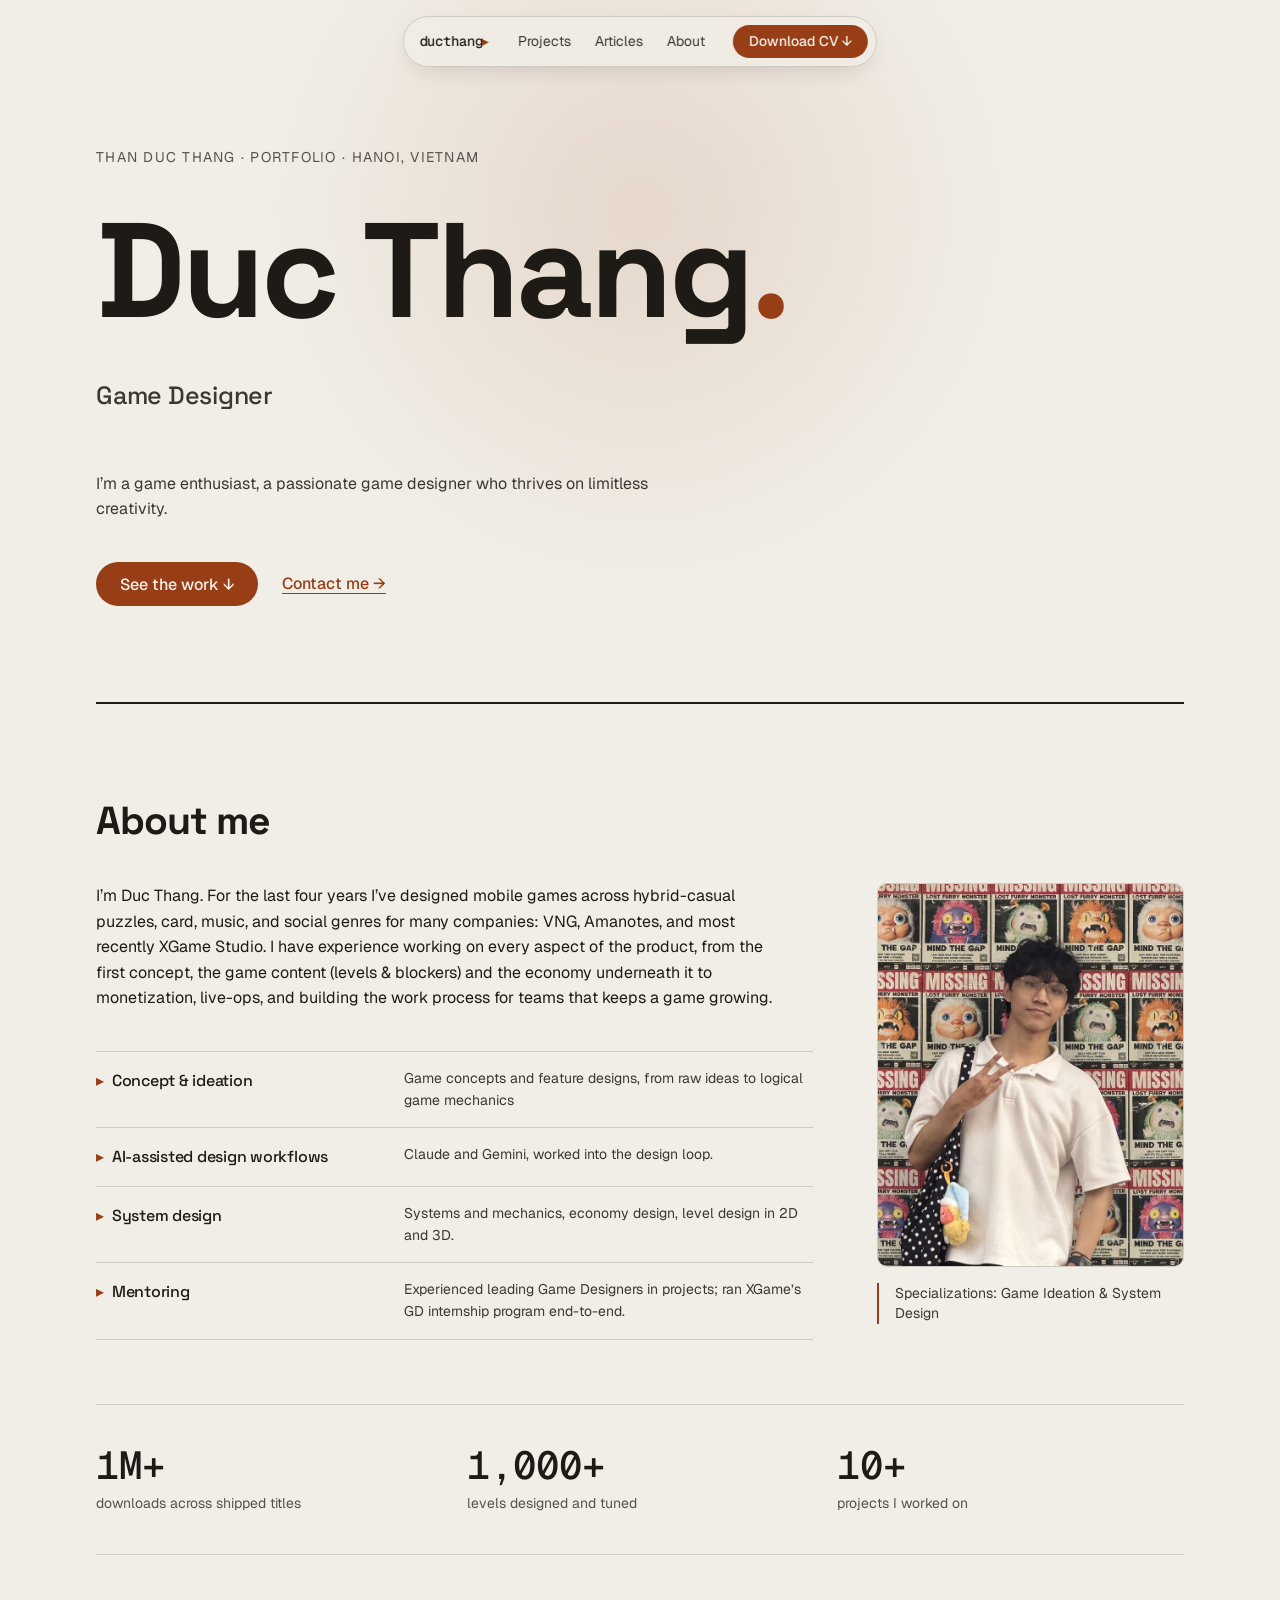
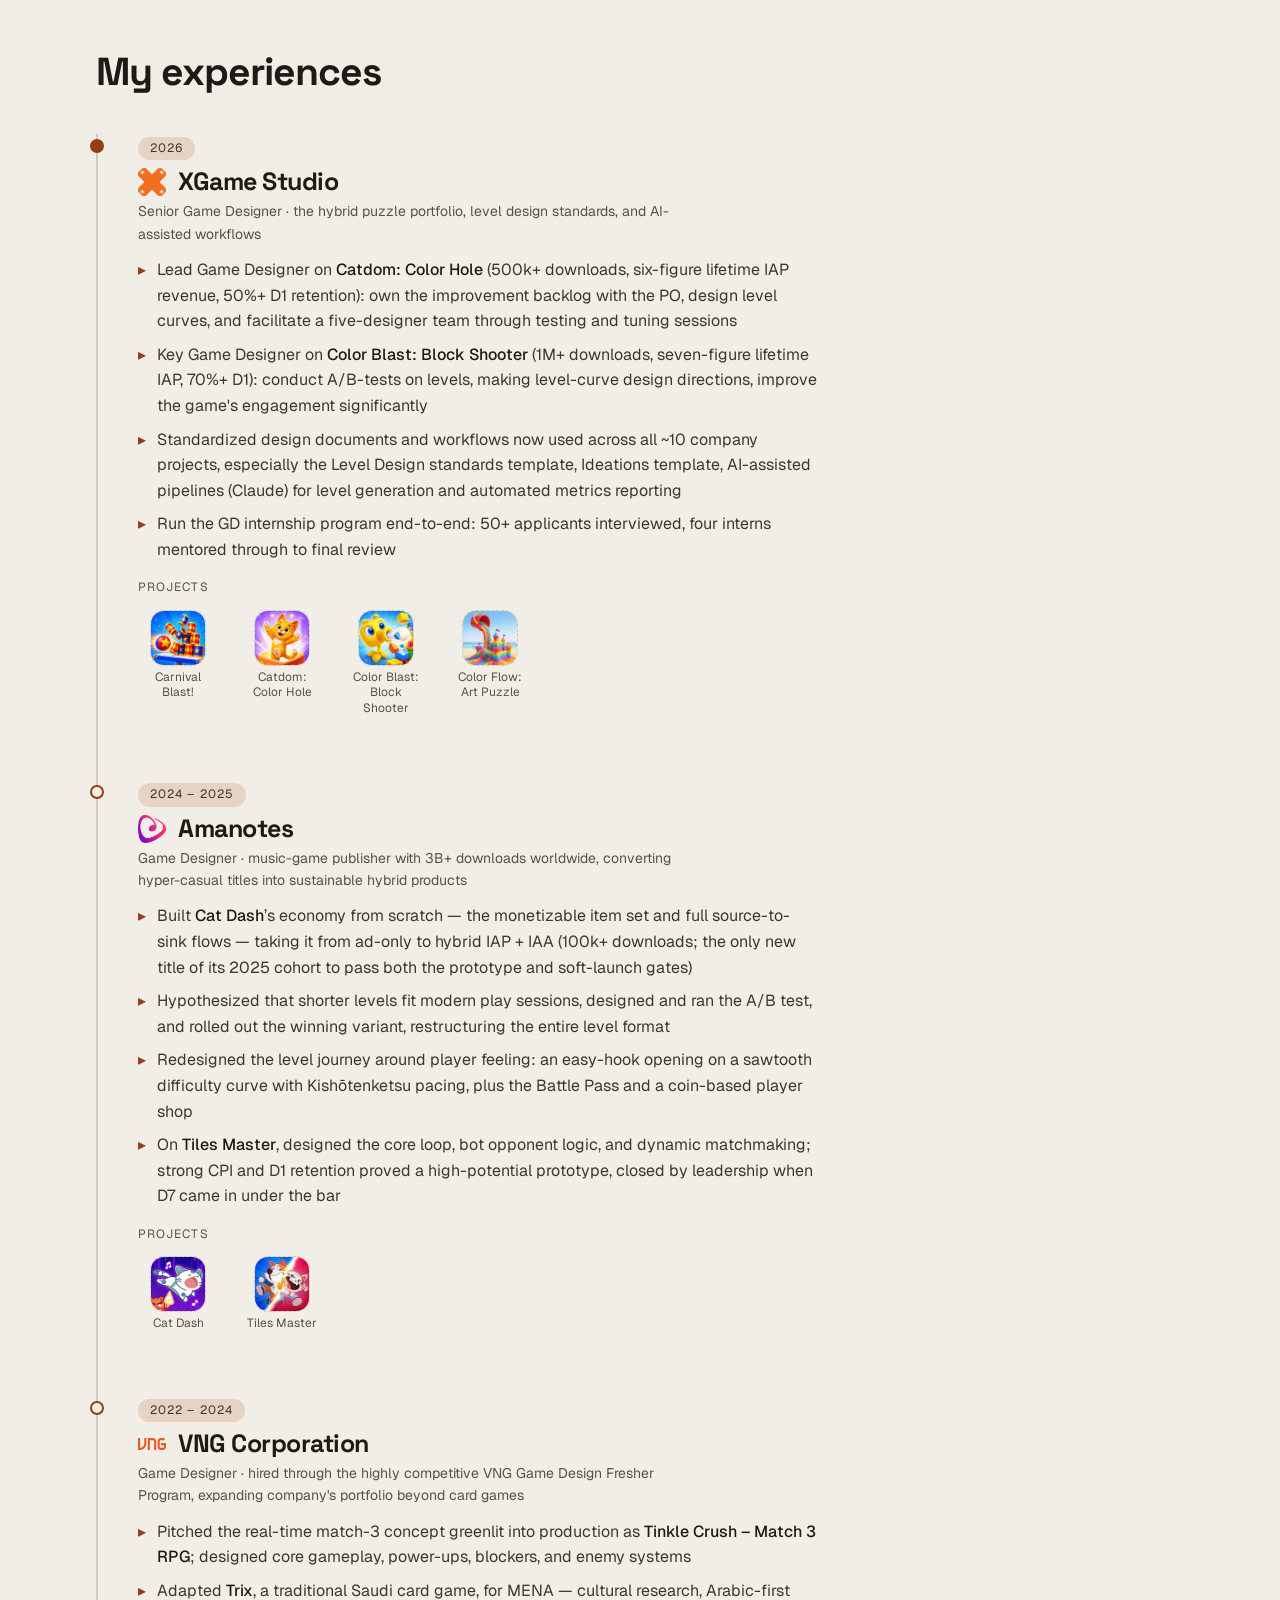
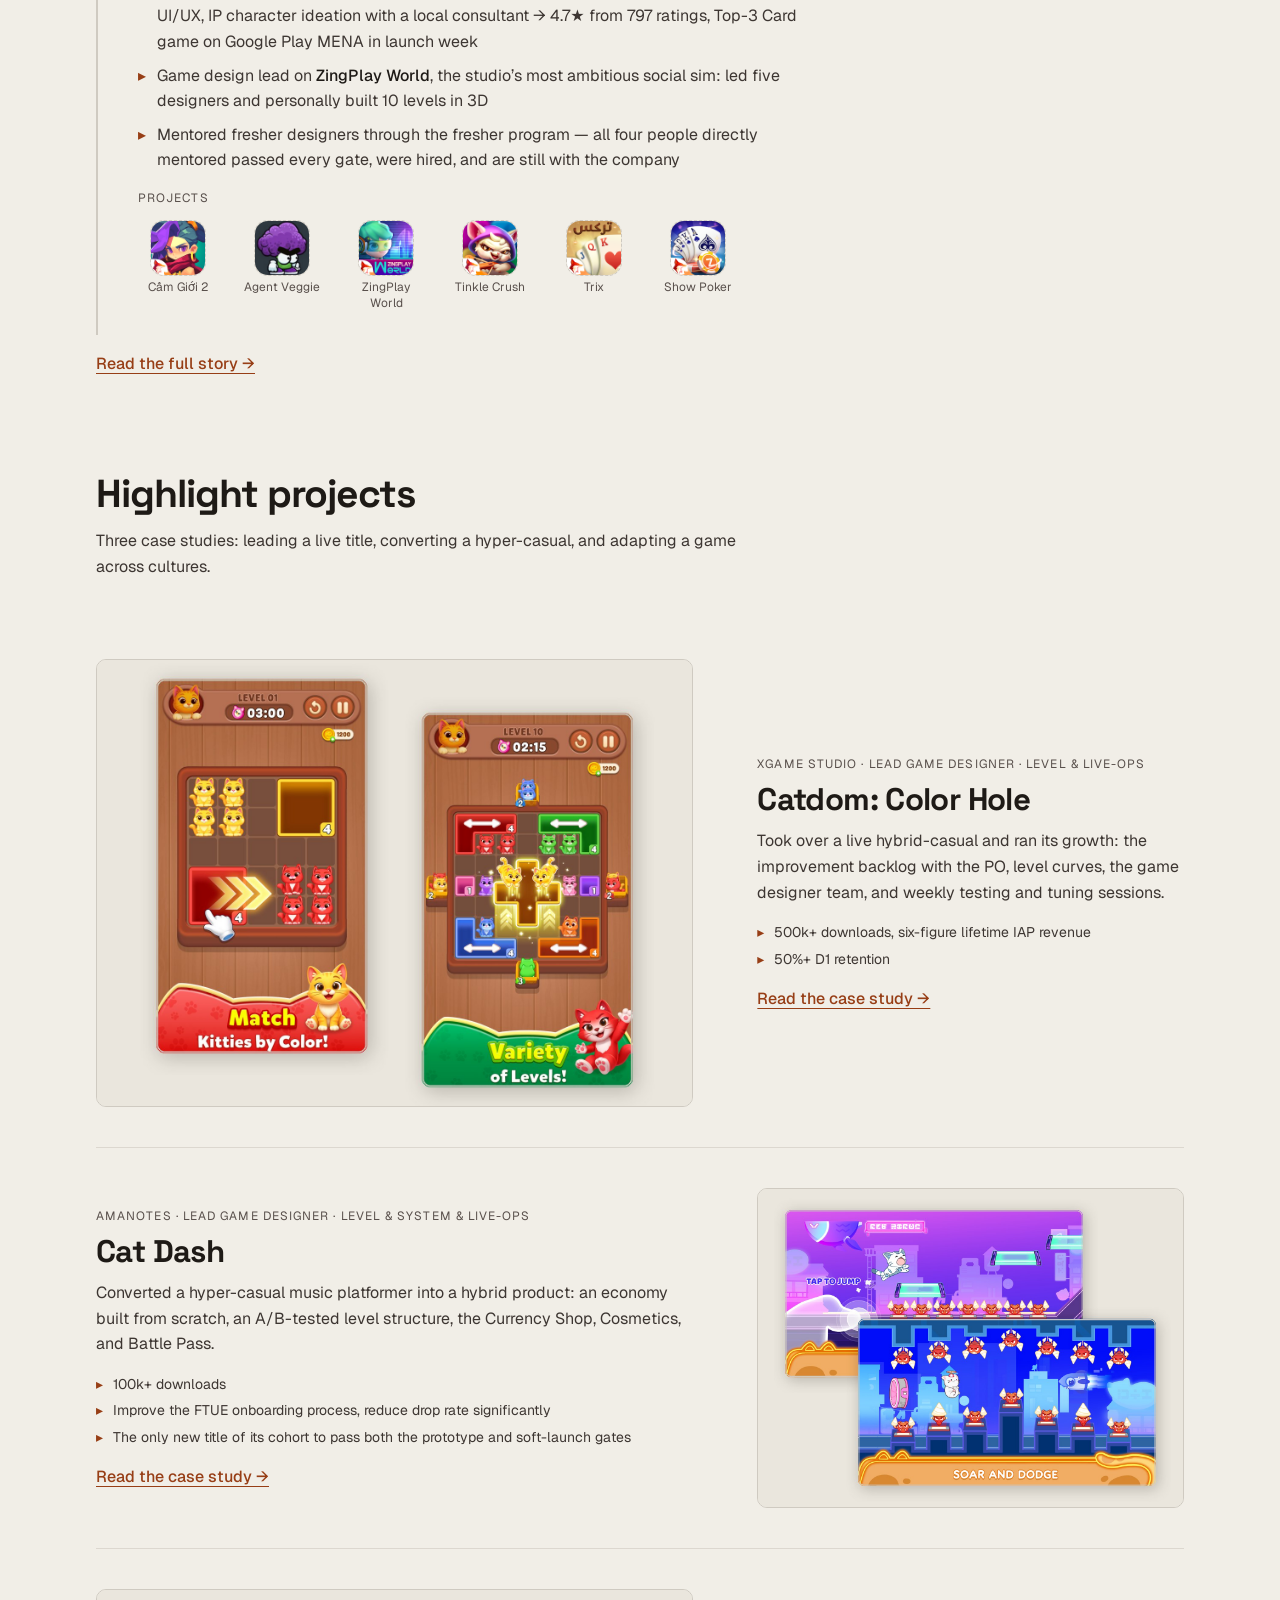
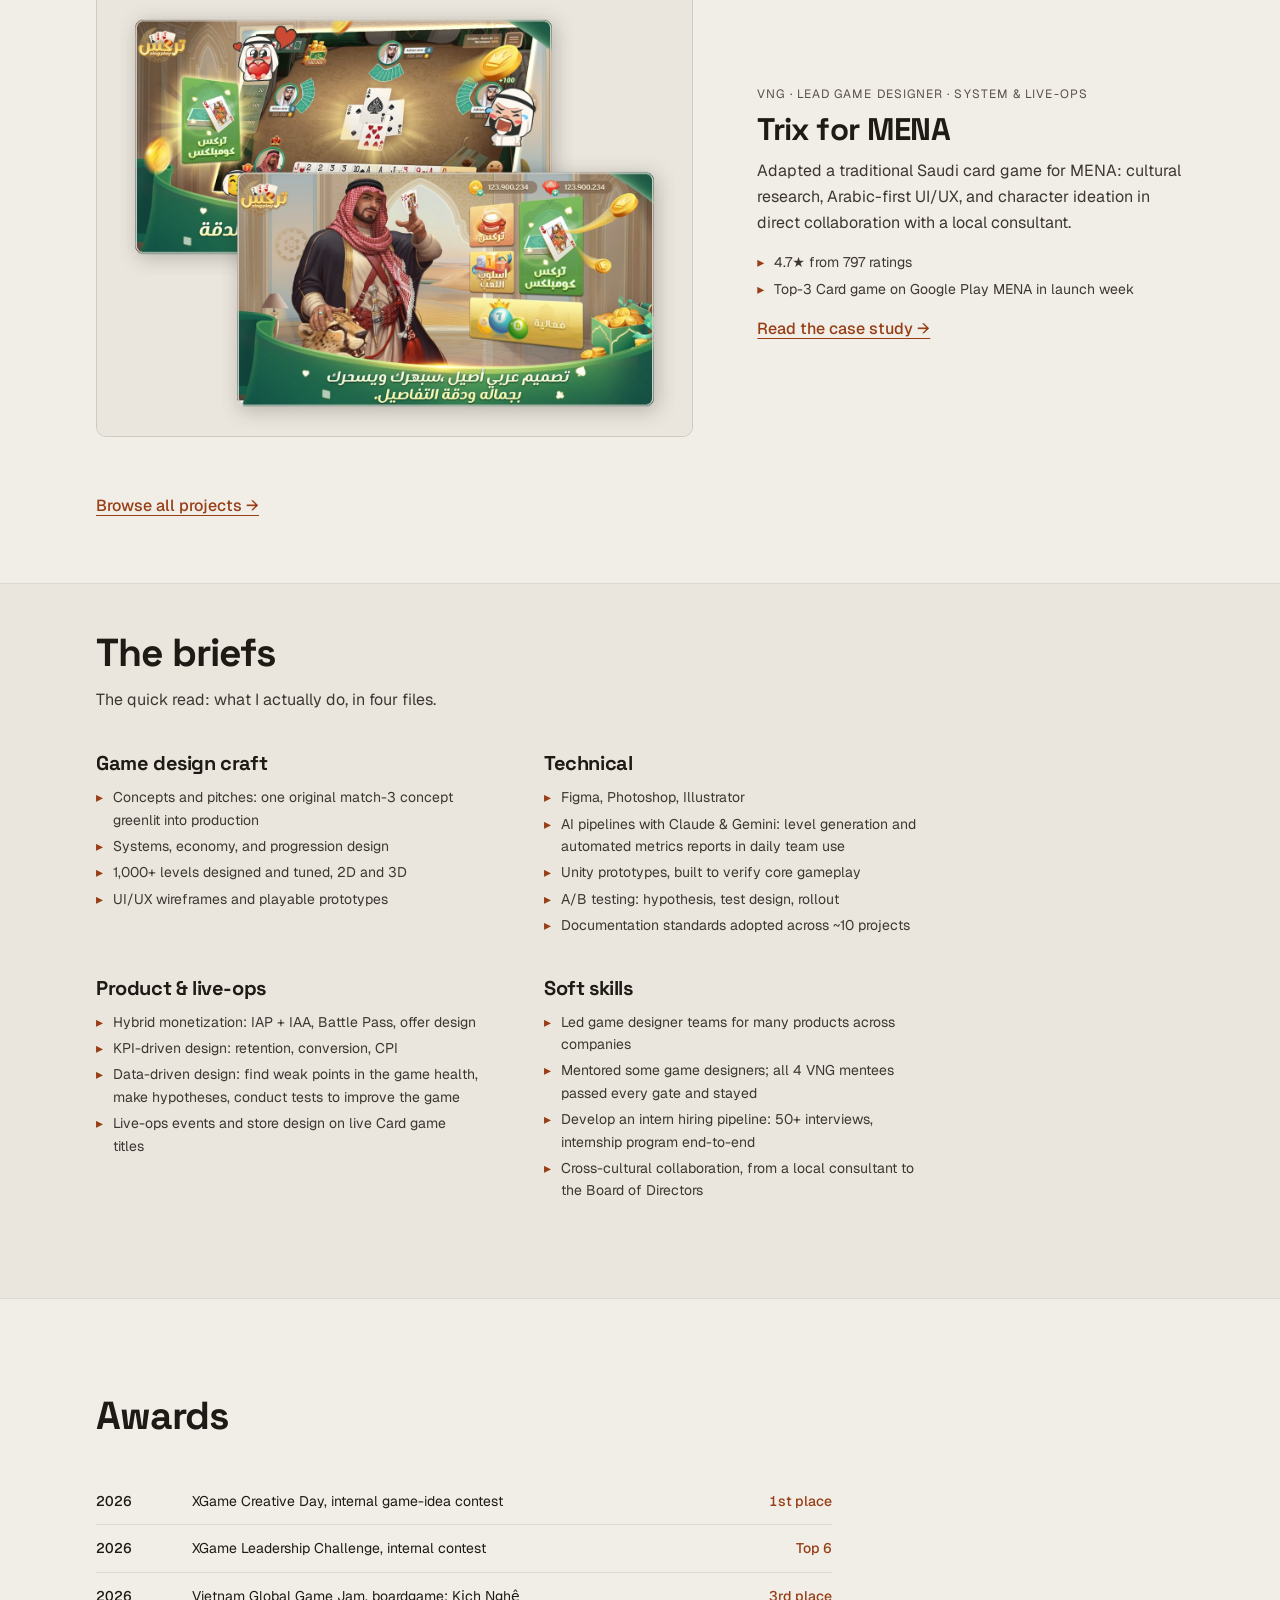
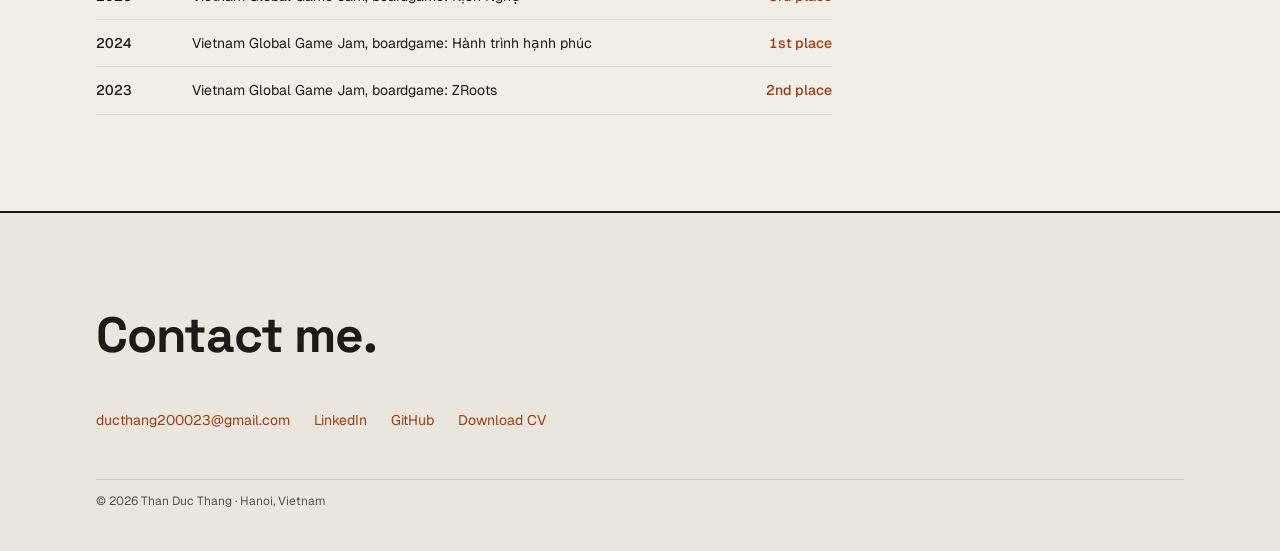
==== commit 51a681bb: "Correct Tiles Master attribution and Agent Veggie claim - Tiles Master: the D7 closure was leadershi" ====
--- a/index.html
+++ b/index.html
@@ -174,8 +174,7 @@
             <li>Redesigned the level journey around player feeling: an easy-hook opening on a sawtooth difficulty curve
               with Kishōtenketsu pacing, plus the Battle Pass and a coin-based player shop</li>
             <li>On <b>Tiles Master</b>, designed the core loop, bot opponent logic, and dynamic matchmaking; strong CPI
-              and D1 retention
-              proving a high potential prototype</li>
+              and D1 retention proved a high-potential prototype, closed by leadership when D7 came in under the bar</li>
           </ul>
           <div class="xp-projects">
             <p class="xp-projects__label">Projects</p>
